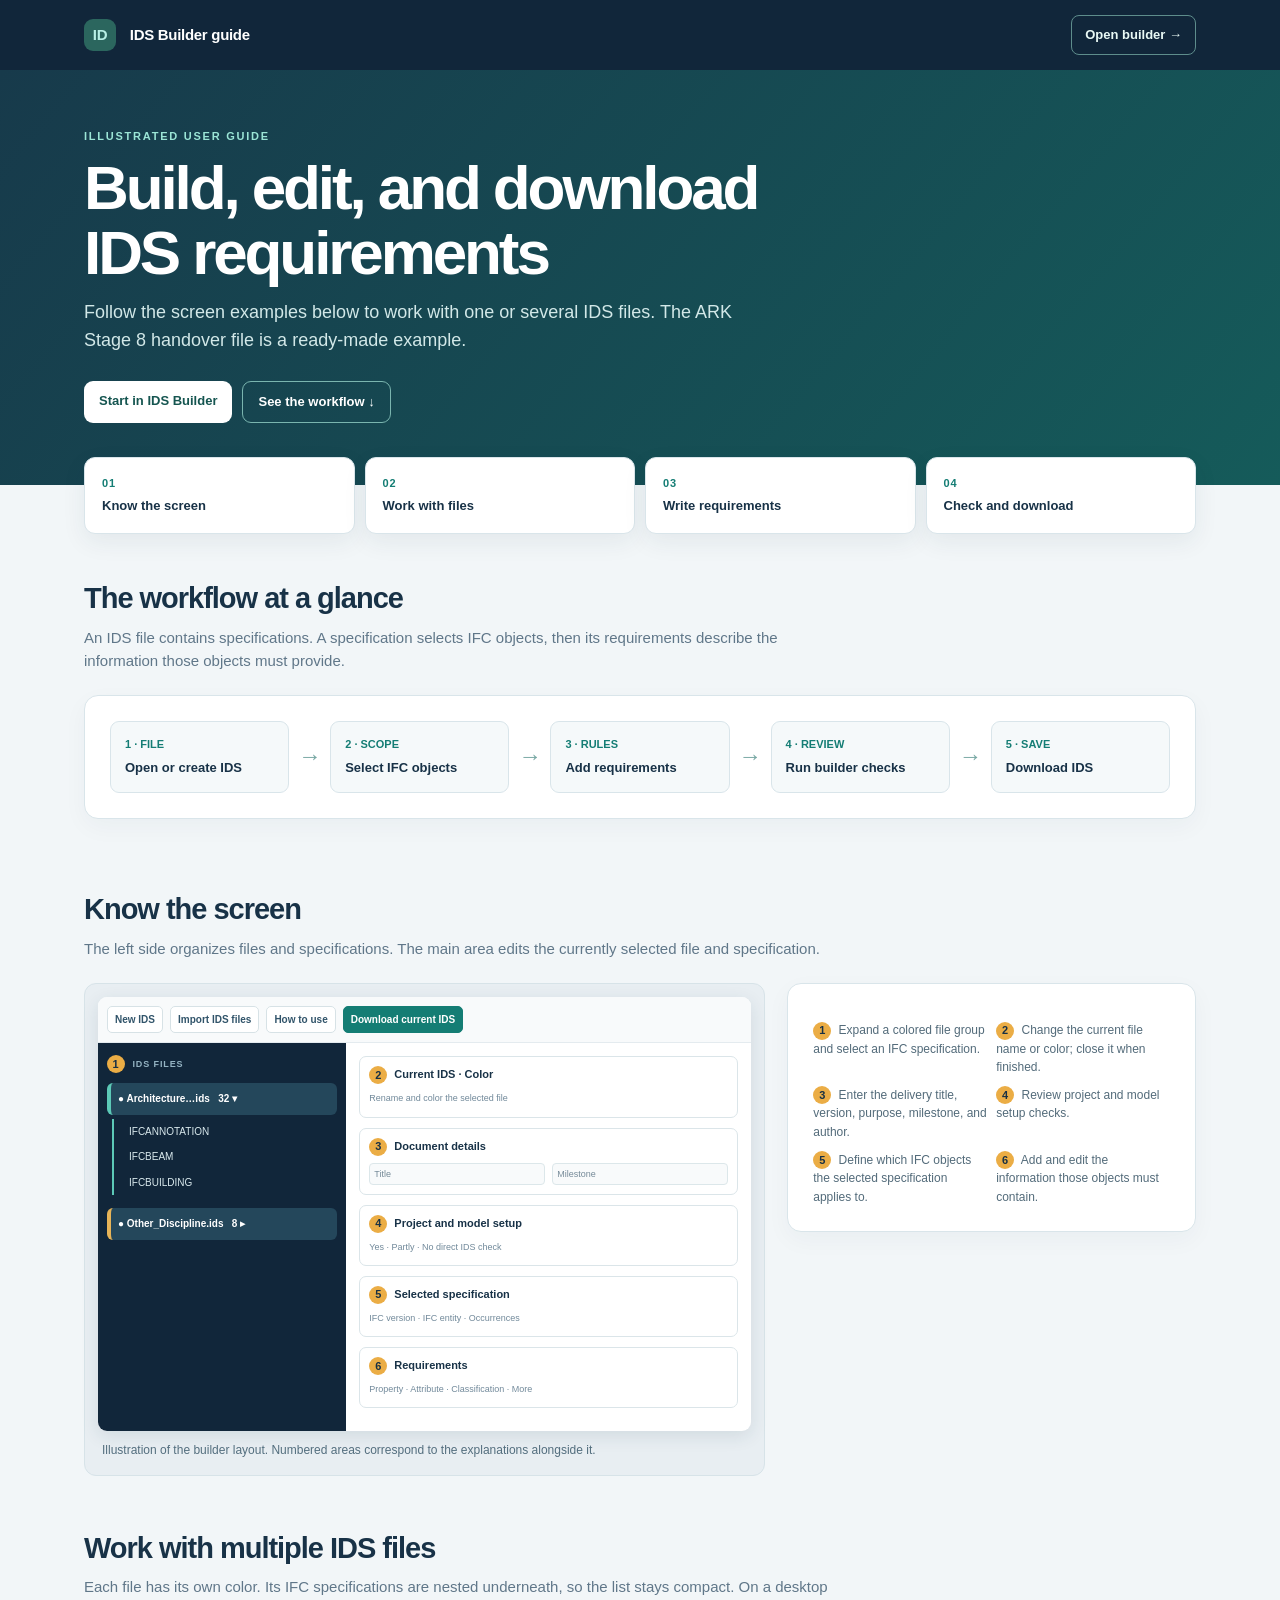
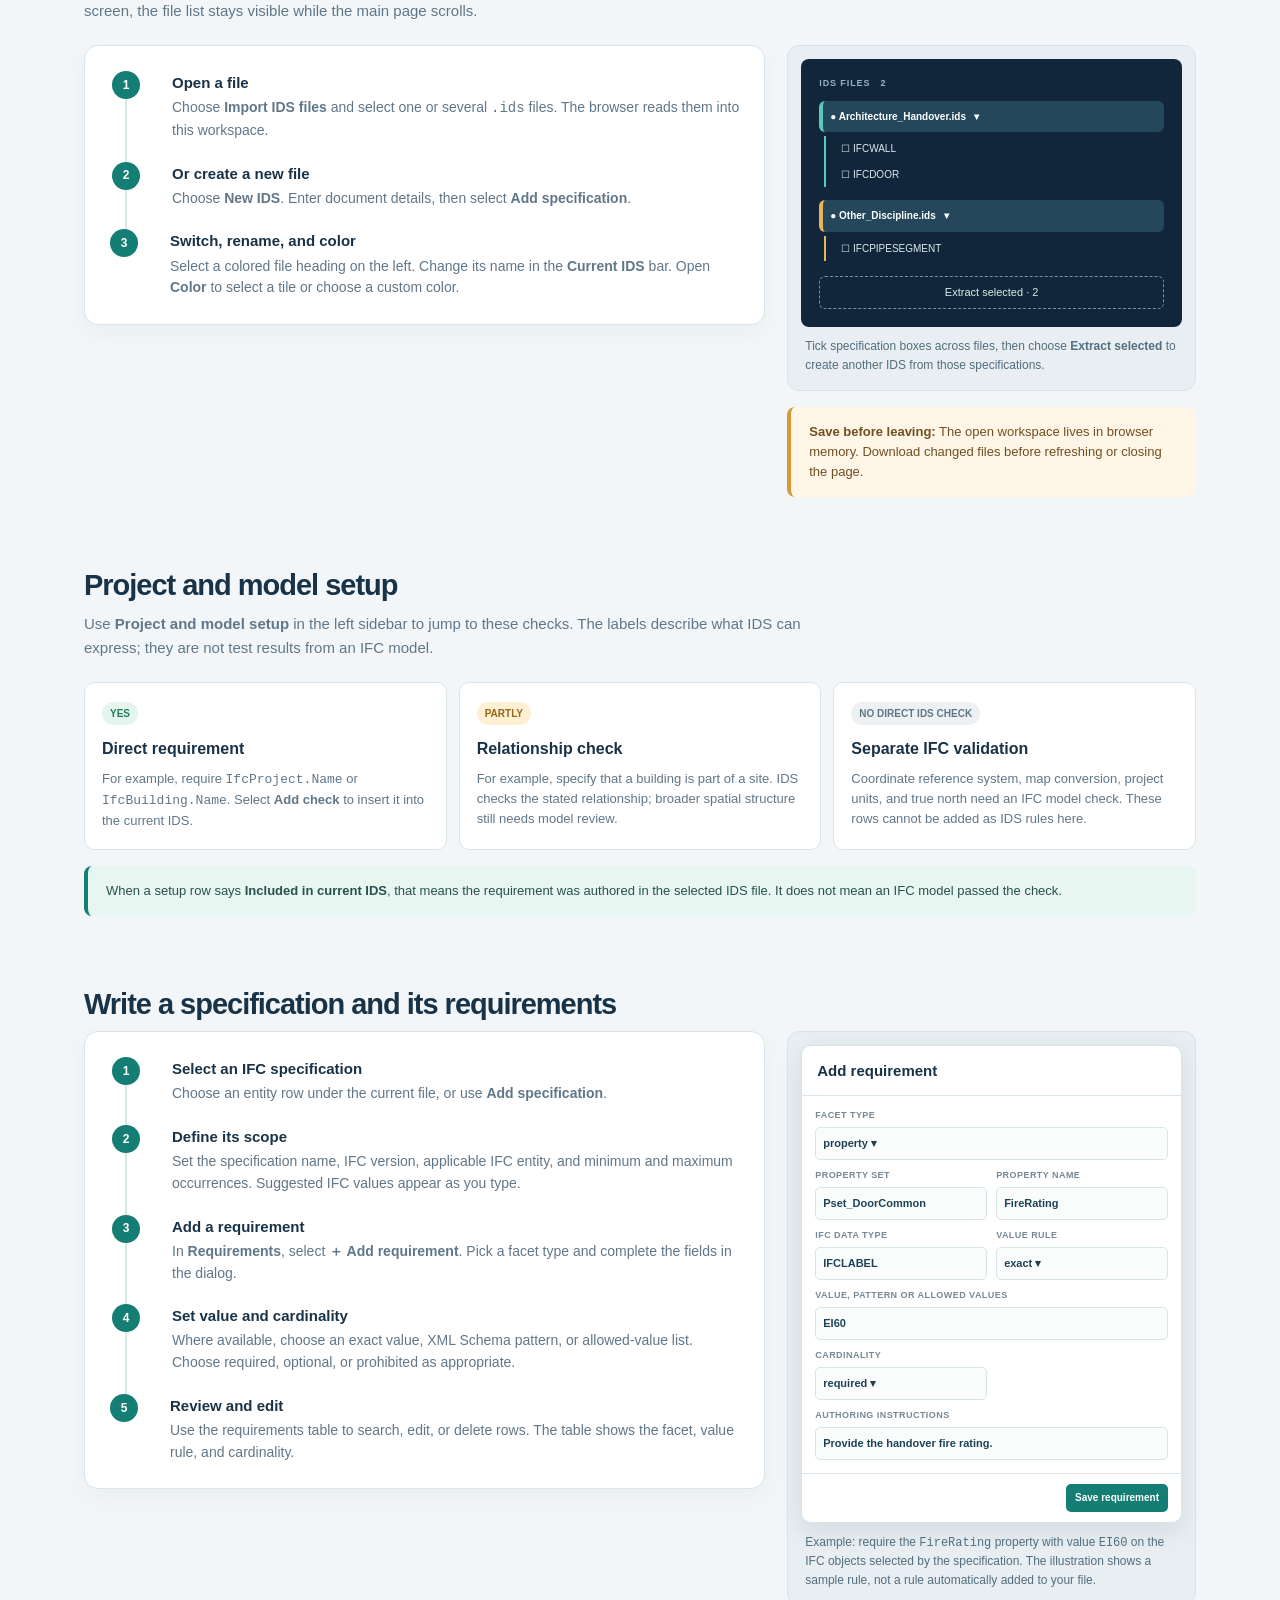
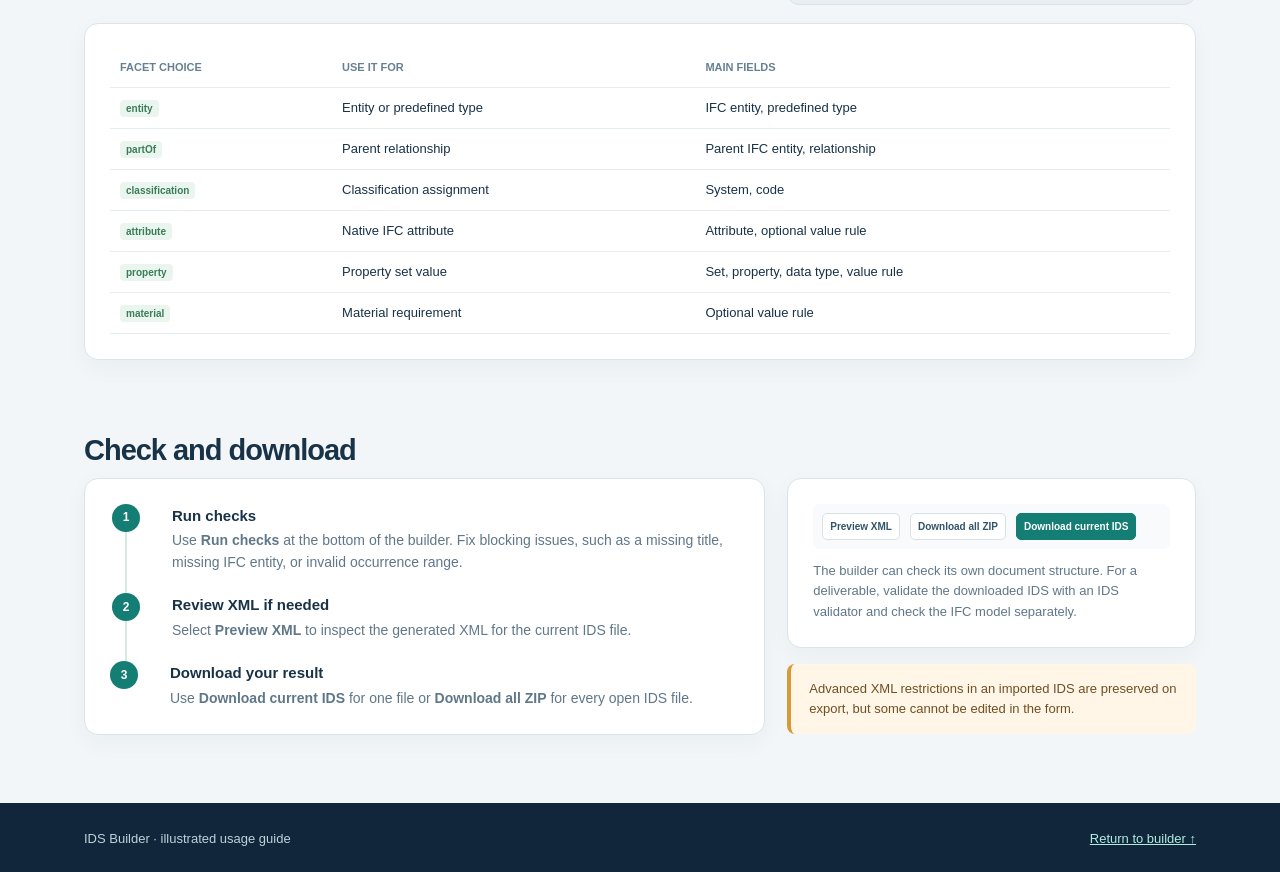
==== guide.html @ b98f01fc "Add guide.html" ====
<!doctype html>
<html lang="en">
<head>
  <meta charset="utf-8">
  <meta name="viewport" content="width=device-width, initial-scale=1">
  <title>How to use IDS Builder</title>
  <style>
    :root{--navy:#11263a;--navy2:#1b3850;--ink:#183247;--muted:#607789;--line:#d9e5ea;--teal:#147d74;--mint:#e8f6f2;--paper:#fff;--canvas:#f2f6f8;--amber:#986919}
    *{box-sizing:border-box}html{scroll-behavior:smooth}body{margin:0;background:var(--canvas);font:15px/1.55 Inter,"Segoe UI",Arial,sans-serif;color:var(--ink)}a{color:#0d746d}a:focus-visible{outline:3px solid #e7b458;outline-offset:3px}button{font:inherit}.wrap{max-width:1160px;margin:auto;padding:0 24px}.top{background:var(--navy);color:white}.top-inner{display:flex;align-items:center;justify-content:space-between;gap:20px;min-height:70px}.brand{font-weight:800;letter-spacing:-.02em}.brand b{display:inline-grid;place-items:center;background:#2b665e;color:#b8f0e5;width:32px;height:32px;border-radius:9px;margin-right:10px}.top a{color:#e9f9f5;text-decoration:none;border:1px solid #5e8d8c;border-radius:8px;padding:9px 13px;font-size:13px;font-weight:700}.top a:hover{background:#2b5660}.hero{background:linear-gradient(130deg,#173a4b,#155b5a);color:white;padding:58px 0 62px}.eyebrow{font-size:11px;font-weight:900;text-transform:uppercase;letter-spacing:.16em;color:#9be5d6}.hero h1{font-size:clamp(35px,5vw,62px);line-height:1.05;letter-spacing:-.05em;max-width:720px;margin:10px 0 14px}.hero p{font-size:18px;color:#d2e8e8;max-width:690px;margin:0 0 26px}.hero-actions{display:flex;flex-wrap:wrap;gap:10px}.hero-actions a{display:inline-block;background:white;color:#155550;text-decoration:none;border-radius:9px;padding:10px 15px;font-weight:800;font-size:13px}.hero-actions a.secondary{background:transparent;color:white;border:1px solid #7ab5af}.quick{display:grid;grid-template-columns:repeat(4,1fr);gap:10px;margin-top:-28px;position:relative}.quick a{background:white;box-shadow:0 8px 25px #163d4c12;border:1px solid var(--line);border-radius:11px;text-decoration:none;color:var(--ink);padding:17px;font-weight:800;font-size:13px}.quick span{display:block;color:var(--teal);font-size:11px;letter-spacing:.08em;margin-bottom:4px}.quick a:hover{border-color:#4db19f}.section{padding:48px 0 8px}.section h2{font-size:29px;line-height:1.15;letter-spacing:-.035em;margin:0 0 10px}.section-lead{color:var(--muted);max-width:760px;margin:0 0 23px}.card{background:var(--paper);border:1px solid var(--line);border-radius:14px;box-shadow:0 8px 25px #163d4c0a;padding:25px;margin:18px 0}.flow{display:flex;align-items:stretch;gap:9px;overflow-x:auto}.flow-step{flex:1;min-width:145px;background:#f5f9fa;border:1px solid var(--line);padding:14px;border-radius:9px;font-weight:800;font-size:13px}.flow-step b{display:block;color:var(--teal);font-size:11px;margin-bottom:5px}.arrow{align-self:center;color:#78a8a4;font-size:23px;font-weight:900}.two{display:grid;grid-template-columns:1.25fr .75fr;gap:22px;align-items:start}.steps{counter-reset:step;list-style:none;padding:0;margin:0}.steps li{counter-increment:step;position:relative;padding:0 0 20px 45px;border-left:2px solid #d6e9e4;margin-left:15px}.steps li:last-child{border-left:0;padding-bottom:0}.steps li:before{content:counter(step);position:absolute;left:-15px;top:0;display:grid;place-items:center;width:28px;height:28px;background:var(--teal);color:white;border-radius:50%;font-size:12px;font-weight:900}.steps strong{display:block;margin-bottom:3px}.steps p{margin:0;color:var(--muted);font-size:14px}.callout{background:var(--mint);border-left:4px solid var(--teal);padding:15px 18px;border-radius:8px;margin:16px 0;color:#28514e;font-size:13px}.callout.warn{background:#fff6e7;border-left-color:#d69a39;color:#704f22}.figure{margin:0;background:#e8eef2;border:1px solid #d7e3e8;border-radius:12px;padding:13px}.figure figcaption{color:#536e7e;font-size:12px;margin:10px 4px 2px}.mock{background:white;border-radius:9px;overflow:hidden;box-shadow:0 5px 18px #1b41501c}.mock-top{display:flex;gap:7px;align-items:center;flex-wrap:wrap;background:#f8fafb;border-bottom:1px solid #e4ebef;padding:9px}.mock-button{font-size:10px;font-weight:800;color:#31546a;background:white;border:1px solid #d7e2e6;border-radius:5px;padding:5px 7px}.mock-button.hot{background:#147d74;color:white;border-color:#147d74}.mock-body{display:grid;grid-template-columns:38% 62%;min-height:270px}.mock-side{background:#11263a;color:#d9e9ed;padding:12px 9px}.mock-label{font-size:9px;text-transform:uppercase;letter-spacing:.1em;color:#94b3c2;font-weight:900}.mock-file{border-radius:6px;background:#24475b;color:white;font-size:10px;font-weight:800;padding:8px 7px;margin:10px 0 4px;border-left:4px solid #5cc9b7}.mock-file.alt{border-left-color:#e7b458;margin-top:13px}.mock-entity{font-size:10px;padding:5px 7px 5px 15px;border-left:2px solid #5cc9b7;margin-left:5px}.mock-entity.alt{border-color:#e7b458}.mock-main{padding:13px}.mock-box{border:1px solid #dbe5e9;border-radius:7px;margin-bottom:10px;padding:9px}.mock-box b{font-size:11px;display:block}.mock-box small{color:#71899a;font-size:9px}.mock-grid{display:grid;grid-template-columns:1fr 1fr;gap:7px;margin-top:7px}.mock-field{height:22px;border:1px solid #dce7ea;background:#f8fafb;border-radius:4px;color:#758a98;font-size:9px;padding:4px}.n{display:inline-grid;place-items:center;border-radius:50%;background:#ebad45;color:#173044;width:18px;height:18px;font-size:11px;font-weight:900;margin-right:4px}.key{display:grid;grid-template-columns:repeat(2,1fr);gap:9px;margin:12px 0 0}.key div{font-size:12px;color:#536b7a}.guide-grid{display:grid;grid-template-columns:repeat(3,1fr);gap:12px}.mini{border:1px solid var(--line);border-radius:10px;background:white;padding:17px}.mini h3{font-size:16px;margin:0 0 7px}.mini p{font-size:13px;color:var(--muted);margin:0}.mini .pill{display:inline-block;border-radius:20px;padding:4px 8px;font-size:10px;font-weight:900;margin-bottom:12px}.yes{background:#e3f5ed;color:#237a5c}.partly{background:#fff0d4;color:#94671b}.no{background:#edf1f4;color:#5f7684}.dialog{background:#fff;border-radius:10px;border:1px solid #d6e3e7;box-shadow:0 8px 25px #1b41501a;overflow:hidden;max-width:420px;margin:auto}.dialog-title{padding:13px 15px;border-bottom:1px solid var(--line);font-weight:800}.dialog-inner{display:grid;grid-template-columns:1fr 1fr;gap:9px;padding:13px}.dialog-inner label{font-size:9px;text-transform:uppercase;color:#758997;font-weight:800;letter-spacing:.05em}.dialog-inner span{display:block;text-transform:none;letter-spacing:0;font-size:11px;color:#1d4256;font-weight:600;margin-top:4px;border:1px solid #d8e5e8;border-radius:5px;padding:7px;background:#fafcfc}.dialog-inner .wide{grid-column:span 2}.dialog-foot{display:flex;justify-content:flex-end;padding:10px 13px;border-top:1px solid var(--line)}.dialog-foot span{background:var(--teal);color:white;border-radius:5px;padding:6px 9px;font-size:10px;font-weight:800}.sample-table{width:100%;border-collapse:collapse;font-size:13px}.sample-table th,.sample-table td{text-align:left;padding:10px;border-bottom:1px solid #e6edf0;vertical-align:top}.sample-table th{color:#668093;font-size:11px;text-transform:uppercase}.tag{background:#eaf5ef;color:#397c56;padding:3px 6px;border-radius:4px;font-size:10px;font-weight:800}.footer{margin-top:45px;background:#11263a;color:#bdd3da;padding:26px 0;font-size:13px}.footer .wrap{display:flex;justify-content:space-between;gap:20px}.footer a{color:#adede0}.sr-only{position:absolute;width:1px;height:1px;padding:0;margin:-1px;overflow:hidden;clip:rect(0,0,0,0);white-space:nowrap;border:0}
    @media(max-width:800px){.quick{grid-template-columns:repeat(2,1fr)}.two{grid-template-columns:1fr}.guide-grid{grid-template-columns:1fr}.flow{flex-wrap:wrap}.arrow{display:none}.flow-step{min-width:calc(50% - 5px)}}
    @media(max-width:530px){.wrap{padding:0 16px}.top-inner{min-height:60px}.hero{padding:42px 0 55px}.quick{grid-template-columns:1fr 1fr}.quick a{padding:11px}.card{padding:16px}.mock-body{grid-template-columns:43% 57%}.key{grid-template-columns:1fr}.sample-table{font-size:11px}}
  </style>
</head>
<body>
  <header class="top"><div class="wrap top-inner"><div class="brand"><b>ID</b> IDS Builder guide</div><a href="index.html">Open builder →</a></div></header>
  <div class="hero"><div class="wrap"><div class="eyebrow">Illustrated user guide</div><h1>Build, edit, and download IDS requirements</h1><p>Follow the screen examples below to work with one or several IDS files. The ARK Stage 8 handover file is a ready-made example.</p><div class="hero-actions"><a href="index.html">Start in IDS Builder</a><a href="#workflow" class="secondary">See the workflow ↓</a></div></div></div>
  <main class="wrap">
    <nav class="quick" aria-label="Guide sections"><a href="#screen"><span>01</span>Know the screen</a><a href="#files"><span>02</span>Work with files</a><a href="#requirements"><span>03</span>Write requirements</a><a href="#finish"><span>04</span>Check and download</a></nav>

    <section class="section" id="workflow"><h2>The workflow at a glance</h2><p class="section-lead">An IDS file contains specifications. A specification selects IFC objects, then its requirements describe the information those objects must provide.</p><div class="card"><div class="flow" role="img" aria-label="Workflow: open or create IDS, select a specification, add requirements, run checks, download IDS"><div class="flow-step"><b>1 · FILE</b>Open or create IDS</div><div class="arrow">→</div><div class="flow-step"><b>2 · SCOPE</b>Select IFC objects</div><div class="arrow">→</div><div class="flow-step"><b>3 · RULES</b>Add requirements</div><div class="arrow">→</div><div class="flow-step"><b>4 · REVIEW</b>Run builder checks</div><div class="arrow">→</div><div class="flow-step"><b>5 · SAVE</b>Download IDS</div></div></div></section>

    <section class="section" id="screen"><h2>Know the screen</h2><p class="section-lead">The left side organizes files and specifications. The main area edits the currently selected file and specification.</p><div class="two"><figure class="figure"><div class="mock" aria-label="Illustration of the IDS Builder screen"><div class="mock-top"><span class="mock-button">New IDS</span><span class="mock-button">Import IDS files</span><span class="mock-button">How to use</span><span class="mock-button hot">Download current IDS</span></div><div class="mock-body"><div class="mock-side"><div class="mock-label"><span class="n">1</span> IDS files</div><div class="mock-file">● Architecture…ids &nbsp; 32 ▾</div><div class="mock-entity">IFCANNOTATION</div><div class="mock-entity">IFCBEAM</div><div class="mock-entity">IFCBUILDING</div><div class="mock-file alt">● Other_Discipline.ids &nbsp; 8 ▸</div></div><div class="mock-main"><div class="mock-box"><b><span class="n">2</span> Current IDS · Color</b><small>Rename and color the selected file</small></div><div class="mock-box"><b><span class="n">3</span> Document details</b><div class="mock-grid"><div class="mock-field">Title</div><div class="mock-field">Milestone</div></div></div><div class="mock-box"><b><span class="n">4</span> Project and model setup</b><small>Yes · Partly · No direct IDS check</small></div><div class="mock-box"><b><span class="n">5</span> Selected specification</b><small>IFC version · IFC entity · Occurrences</small></div><div class="mock-box"><b><span class="n">6</span> Requirements</b><small>Property · Attribute · Classification · More</small></div></div></div></div><figcaption>Illustration of the builder layout. Numbered areas correspond to the explanations alongside it.</figcaption></figure><div class="card" style="margin:0"><div class="key"><div><span class="n">1</span> Expand a colored file group and select an IFC specification.</div><div><span class="n">2</span> Change the current file name or color; close it when finished.</div><div><span class="n">3</span> Enter the delivery title, version, purpose, milestone, and author.</div><div><span class="n">4</span> Review project and model setup checks.</div><div><span class="n">5</span> Define which IFC objects the selected specification applies to.</div><div><span class="n">6</span> Add and edit the information those objects must contain.</div></div></div></div></section>

    <section class="section" id="files"><h2>Work with multiple IDS files</h2><p class="section-lead">Each file has its own color. Its IFC specifications are nested underneath, so the list stays compact. On a desktop screen, the file list stays visible while the main page scrolls.</p><div class="two"><div class="card" style="margin:0"><ol class="steps"><li><strong>Open a file</strong><p>Choose <b>Import IDS files</b> and select one or several <code>.ids</code> files. The browser reads them into this workspace.</p></li><li><strong>Or create a new file</strong><p>Choose <b>New IDS</b>. Enter document details, then select <b>Add specification</b>.</p></li><li><strong>Switch, rename, and color</strong><p>Select a colored file heading on the left. Change its name in the <b>Current IDS</b> bar. Open <b>Color</b> to select a tile or choose a custom color.</p></li></ol></div><div><figure class="figure"><div class="mock-side" style="border-radius:8px;padding:18px"><div class="mock-label">IDS FILES &nbsp; 2</div><div class="mock-file">● Architecture_Handover.ids &nbsp; ▾</div><div class="mock-entity">☐ IFCWALL</div><div class="mock-entity">☐ IFCDOOR</div><div class="mock-file alt">● Other_Discipline.ids &nbsp; ▾</div><div class="mock-entity alt">☐ IFCPIPESEGMENT</div><div style="border:1px dashed #7595a2;border-radius:6px;padding:7px;margin-top:15px;color:#d5eee8;font-size:11px;text-align:center">Extract selected · 2</div></div><figcaption>Tick specification boxes across files, then choose <b>Extract selected</b> to create another IDS from those specifications.</figcaption></figure><div class="callout warn"><b>Save before leaving:</b> The open workspace lives in browser memory. Download changed files before refreshing or closing the page.</div></div></div></section>

    <section class="section" id="setup"><h2>Project and model setup</h2><p class="section-lead">Use <b>Project and model setup</b> in the left sidebar to jump to these checks. The labels describe what IDS can express; they are not test results from an IFC model.</p><div class="guide-grid"><div class="mini"><span class="pill yes">YES</span><h3>Direct requirement</h3><p>For example, require <code>IfcProject.Name</code> or <code>IfcBuilding.Name</code>. Select <b>Add check</b> to insert it into the current IDS.</p></div><div class="mini"><span class="pill partly">PARTLY</span><h3>Relationship check</h3><p>For example, specify that a building is part of a site. IDS checks the stated relationship; broader spatial structure still needs model review.</p></div><div class="mini"><span class="pill no">NO DIRECT IDS CHECK</span><h3>Separate IFC validation</h3><p>Coordinate reference system, map conversion, project units, and true north need an IFC model check. These rows cannot be added as IDS rules here.</p></div></div><div class="callout">When a setup row says <b>Included in current IDS</b>, that means the requirement was authored in the selected IDS file. It does not mean an IFC model passed the check.</div></section>

    <section class="section" id="requirements"><h2>Write a specification and its requirements</h2><div class="two"><div class="card" style="margin:0"><ol class="steps"><li><strong>Select an IFC specification</strong><p>Choose an entity row under the current file, or use <b>Add specification</b>.</p></li><li><strong>Define its scope</strong><p>Set the specification name, IFC version, applicable IFC entity, and minimum and maximum occurrences. Suggested IFC values appear as you type.</p></li><li><strong>Add a requirement</strong><p>In <b>Requirements</b>, select <b>＋ Add requirement</b>. Pick a facet type and complete the fields in the dialog.</p></li><li><strong>Set value and cardinality</strong><p>Where available, choose an exact value, XML Schema pattern, or allowed-value list. Choose required, optional, or prohibited as appropriate.</p></li><li><strong>Review and edit</strong><p>Use the requirements table to search, edit, or delete rows. The table shows the facet, value rule, and cardinality.</p></li></ol></div><figure class="figure"><div class="dialog"><div class="dialog-title">Add requirement</div><div class="dialog-inner"><label class="wide">Facet type<span>property ▾</span></label><label>Property set<span>Pset_DoorCommon</span></label><label>Property name<span>FireRating</span></label><label>IFC data type<span>IFCLABEL</span></label><label>Value rule<span>exact ▾</span></label><label class="wide">Value, pattern or allowed values<span>EI60</span></label><label>Cardinality<span>required ▾</span></label><label class="wide">Authoring instructions<span>Provide the handover fire rating.</span></label></div><div class="dialog-foot"><span>Save requirement</span></div></div><figcaption>Example: require the <code>FireRating</code> property with value <code>EI60</code> on the IFC objects selected by the specification. The illustration shows a sample rule, not a rule automatically added to your file.</figcaption></figure></div><div class="card"><table class="sample-table"><thead><tr><th>Facet choice</th><th>Use it for</th><th>Main fields</th></tr></thead><tbody><tr><td><span class="tag">entity</span></td><td>Entity or predefined type</td><td>IFC entity, predefined type</td></tr><tr><td><span class="tag">partOf</span></td><td>Parent relationship</td><td>Parent IFC entity, relationship</td></tr><tr><td><span class="tag">classification</span></td><td>Classification assignment</td><td>System, code</td></tr><tr><td><span class="tag">attribute</span></td><td>Native IFC attribute</td><td>Attribute, optional value rule</td></tr><tr><td><span class="tag">property</span></td><td>Property set value</td><td>Set, property, data type, value rule</td></tr><tr><td><span class="tag">material</span></td><td>Material requirement</td><td>Optional value rule</td></tr></tbody></table></div></section>

    <section class="section" id="finish"><h2>Check and download</h2><div class="two"><div class="card" style="margin:0"><ol class="steps"><li><strong>Run checks</strong><p>Use <b>Run checks</b> at the bottom of the builder. Fix blocking issues, such as a missing title, missing IFC entity, or invalid occurrence range.</p></li><li><strong>Review XML if needed</strong><p>Select <b>Preview XML</b> to inspect the generated XML for the current IDS file.</p></li><li><strong>Download your result</strong><p>Use <b>Download current IDS</b> for one file or <b>Download all ZIP</b> for every open IDS file.</p></li></ol></div><div><div class="card" style="margin:0"><div class="mock-top" style="border:0;border-radius:7px;gap:10px"><span class="mock-button">Preview XML</span><span class="mock-button">Download all ZIP</span><span class="mock-button hot">Download current IDS</span></div><p style="font-size:13px;color:var(--muted);margin:12px 0 0">The builder can check its own document structure. For a deliverable, validate the downloaded IDS with an IDS validator and check the IFC model separately.</p></div><div class="callout warn">Advanced XML restrictions in an imported IDS are preserved on export, but some cannot be edited in the form.</div></div></div></section>
  </main>
  <footer class="footer"><div class="wrap"><span>IDS Builder · illustrated usage guide</span><a href="index.html">Return to builder ↑</a></div></footer>
</body>
</html>
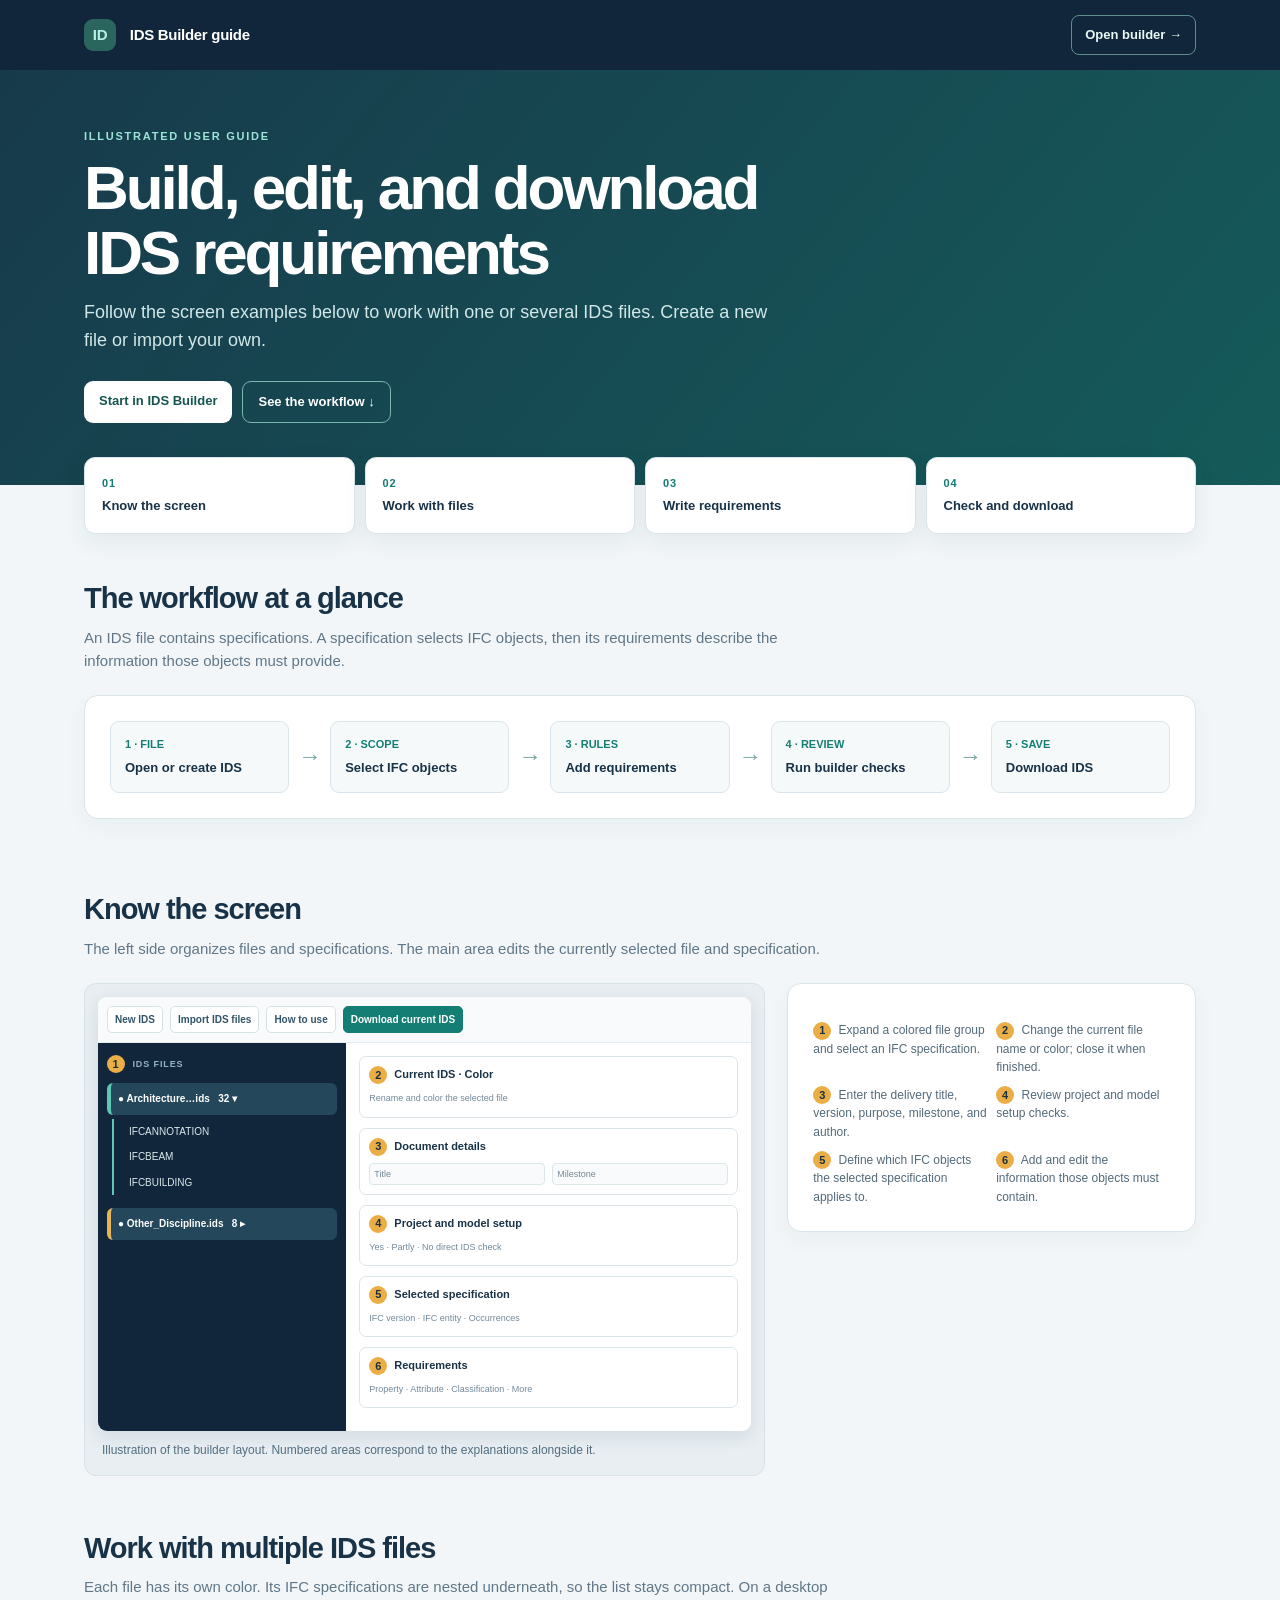
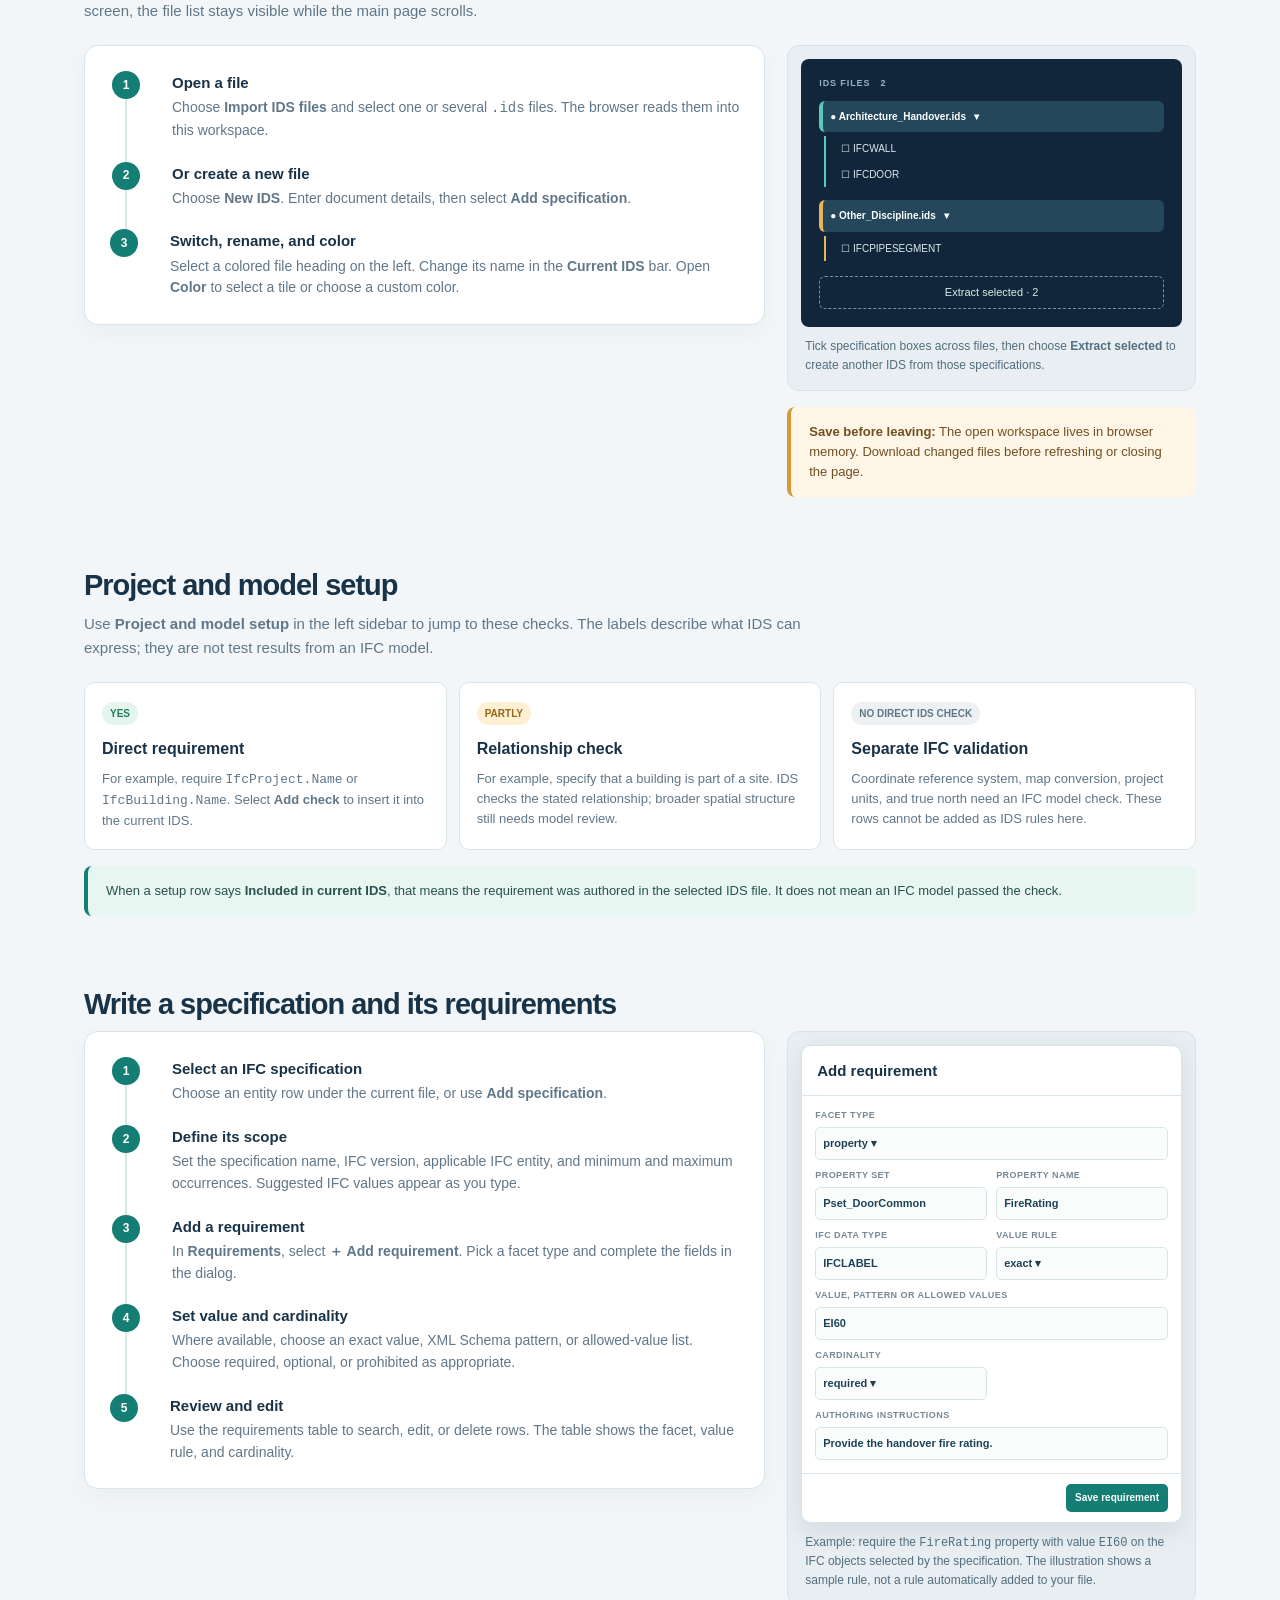
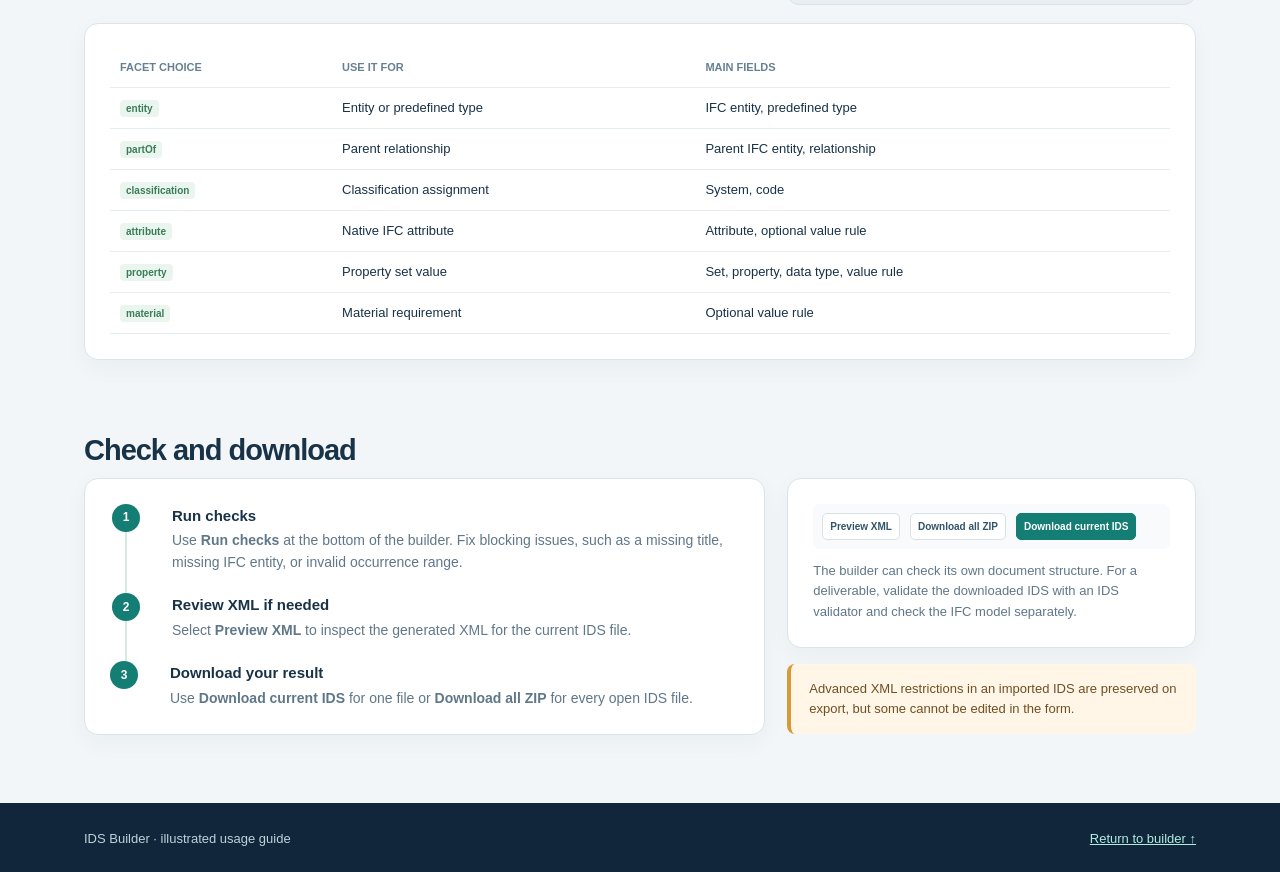
==== commit 5a7b2d6e: "Update guide.html for IDS Builder theme" ====
--- a/guide.html
+++ b/guide.html
@@ -3,7 +3,8 @@
 <head>
   <meta charset="utf-8">
   <meta name="viewport" content="width=device-width, initial-scale=1">
-  <title>How to use IDS Builder</title>
+  <title>How to use IDS Builder</title>
+  <link rel="stylesheet" href="ids-theme.css">
   <style>
     :root{--navy:#11263a;--navy2:#1b3850;--ink:#183247;--muted:#607789;--line:#d9e5ea;--teal:#147d74;--mint:#e8f6f2;--paper:#fff;--canvas:#f2f6f8;--amber:#986919}
     *{box-sizing:border-box}html{scroll-behavior:smooth}body{margin:0;background:var(--canvas);font:15px/1.55 Inter,"Segoe UI",Arial,sans-serif;color:var(--ink)}a{color:#0d746d}a:focus-visible{outline:3px solid #e7b458;outline-offset:3px}button{font:inherit}.wrap{max-width:1160px;margin:auto;padding:0 24px}.top{background:var(--navy);color:white}.top-inner{display:flex;align-items:center;justify-content:space-between;gap:20px;min-height:70px}.brand{font-weight:800;letter-spacing:-.02em}.brand b{display:inline-grid;place-items:center;background:#2b665e;color:#b8f0e5;width:32px;height:32px;border-radius:9px;margin-right:10px}.top a{color:#e9f9f5;text-decoration:none;border:1px solid #5e8d8c;border-radius:8px;padding:9px 13px;font-size:13px;font-weight:700}.top a:hover{background:#2b5660}.hero{background:linear-gradient(130deg,#173a4b,#155b5a);color:white;padding:58px 0 62px}.eyebrow{font-size:11px;font-weight:900;text-transform:uppercase;letter-spacing:.16em;color:#9be5d6}.hero h1{font-size:clamp(35px,5vw,62px);line-height:1.05;letter-spacing:-.05em;max-width:720px;margin:10px 0 14px}.hero p{font-size:18px;color:#d2e8e8;max-width:690px;margin:0 0 26px}.hero-actions{display:flex;flex-wrap:wrap;gap:10px}.hero-actions a{display:inline-block;background:white;color:#155550;text-decoration:none;border-radius:9px;padding:10px 15px;font-weight:800;font-size:13px}.hero-actions a.secondary{background:transparent;color:white;border:1px solid #7ab5af}.quick{display:grid;grid-template-columns:repeat(4,1fr);gap:10px;margin-top:-28px;position:relative}.quick a{background:white;box-shadow:0 8px 25px #163d4c12;border:1px solid var(--line);border-radius:11px;text-decoration:none;color:var(--ink);padding:17px;font-weight:800;font-size:13px}.quick span{display:block;color:var(--teal);font-size:11px;letter-spacing:.08em;margin-bottom:4px}.quick a:hover{border-color:#4db19f}.section{padding:48px 0 8px}.section h2{font-size:29px;line-height:1.15;letter-spacing:-.035em;margin:0 0 10px}.section-lead{color:var(--muted);max-width:760px;margin:0 0 23px}.card{background:var(--paper);border:1px solid var(--line);border-radius:14px;box-shadow:0 8px 25px #163d4c0a;padding:25px;margin:18px 0}.flow{display:flex;align-items:stretch;gap:9px;overflow-x:auto}.flow-step{flex:1;min-width:145px;background:#f5f9fa;border:1px solid var(--line);padding:14px;border-radius:9px;font-weight:800;font-size:13px}.flow-step b{display:block;color:var(--teal);font-size:11px;margin-bottom:5px}.arrow{align-self:center;color:#78a8a4;font-size:23px;font-weight:900}.two{display:grid;grid-template-columns:1.25fr .75fr;gap:22px;align-items:start}.steps{counter-reset:step;list-style:none;padding:0;margin:0}.steps li{counter-increment:step;position:relative;padding:0 0 20px 45px;border-left:2px solid #d6e9e4;margin-left:15px}.steps li:last-child{border-left:0;padding-bottom:0}.steps li:before{content:counter(step);position:absolute;left:-15px;top:0;display:grid;place-items:center;width:28px;height:28px;background:var(--teal);color:white;border-radius:50%;font-size:12px;font-weight:900}.steps strong{display:block;margin-bottom:3px}.steps p{margin:0;color:var(--muted);font-size:14px}.callout{background:var(--mint);border-left:4px solid var(--teal);padding:15px 18px;border-radius:8px;margin:16px 0;color:#28514e;font-size:13px}.callout.warn{background:#fff6e7;border-left-color:#d69a39;color:#704f22}.figure{margin:0;background:#e8eef2;border:1px solid #d7e3e8;border-radius:12px;padding:13px}.figure figcaption{color:#536e7e;font-size:12px;margin:10px 4px 2px}.mock{background:white;border-radius:9px;overflow:hidden;box-shadow:0 5px 18px #1b41501c}.mock-top{display:flex;gap:7px;align-items:center;flex-wrap:wrap;background:#f8fafb;border-bottom:1px solid #e4ebef;padding:9px}.mock-button{font-size:10px;font-weight:800;color:#31546a;background:white;border:1px solid #d7e2e6;border-radius:5px;padding:5px 7px}.mock-button.hot{background:#147d74;color:white;border-color:#147d74}.mock-body{display:grid;grid-template-columns:38% 62%;min-height:270px}.mock-side{background:#11263a;color:#d9e9ed;padding:12px 9px}.mock-label{font-size:9px;text-transform:uppercase;letter-spacing:.1em;color:#94b3c2;font-weight:900}.mock-file{border-radius:6px;background:#24475b;color:white;font-size:10px;font-weight:800;padding:8px 7px;margin:10px 0 4px;border-left:4px solid #5cc9b7}.mock-file.alt{border-left-color:#e7b458;margin-top:13px}.mock-entity{font-size:10px;padding:5px 7px 5px 15px;border-left:2px solid #5cc9b7;margin-left:5px}.mock-entity.alt{border-color:#e7b458}.mock-main{padding:13px}.mock-box{border:1px solid #dbe5e9;border-radius:7px;margin-bottom:10px;padding:9px}.mock-box b{font-size:11px;display:block}.mock-box small{color:#71899a;font-size:9px}.mock-grid{display:grid;grid-template-columns:1fr 1fr;gap:7px;margin-top:7px}.mock-field{height:22px;border:1px solid #dce7ea;background:#f8fafb;border-radius:4px;color:#758a98;font-size:9px;padding:4px}.n{display:inline-grid;place-items:center;border-radius:50%;background:#ebad45;color:#173044;width:18px;height:18px;font-size:11px;font-weight:900;margin-right:4px}.key{display:grid;grid-template-columns:repeat(2,1fr);gap:9px;margin:12px 0 0}.key div{font-size:12px;color:#536b7a}.guide-grid{display:grid;grid-template-columns:repeat(3,1fr);gap:12px}.mini{border:1px solid var(--line);border-radius:10px;background:white;padding:17px}.mini h3{font-size:16px;margin:0 0 7px}.mini p{font-size:13px;color:var(--muted);margin:0}.mini .pill{display:inline-block;border-radius:20px;padding:4px 8px;font-size:10px;font-weight:900;margin-bottom:12px}.yes{background:#e3f5ed;color:#237a5c}.partly{background:#fff0d4;color:#94671b}.no{background:#edf1f4;color:#5f7684}.dialog{background:#fff;border-radius:10px;border:1px solid #d6e3e7;box-shadow:0 8px 25px #1b41501a;overflow:hidden;max-width:420px;margin:auto}.dialog-title{padding:13px 15px;border-bottom:1px solid var(--line);font-weight:800}.dialog-inner{display:grid;grid-template-columns:1fr 1fr;gap:9px;padding:13px}.dialog-inner label{font-size:9px;text-transform:uppercase;color:#758997;font-weight:800;letter-spacing:.05em}.dialog-inner span{display:block;text-transform:none;letter-spacing:0;font-size:11px;color:#1d4256;font-weight:600;margin-top:4px;border:1px solid #d8e5e8;border-radius:5px;padding:7px;background:#fafcfc}.dialog-inner .wide{grid-column:span 2}.dialog-foot{display:flex;justify-content:flex-end;padding:10px 13px;border-top:1px solid var(--line)}.dialog-foot span{background:var(--teal);color:white;border-radius:5px;padding:6px 9px;font-size:10px;font-weight:800}.sample-table{width:100%;border-collapse:collapse;font-size:13px}.sample-table th,.sample-table td{text-align:left;padding:10px;border-bottom:1px solid #e6edf0;vertical-align:top}.sample-table th{color:#668093;font-size:11px;text-transform:uppercase}.tag{background:#eaf5ef;color:#397c56;padding:3px 6px;border-radius:4px;font-size:10px;font-weight:800}.footer{margin-top:45px;background:#11263a;color:#bdd3da;padding:26px 0;font-size:13px}.footer .wrap{display:flex;justify-content:space-between;gap:20px}.footer a{color:#adede0}.sr-only{position:absolute;width:1px;height:1px;padding:0;margin:-1px;overflow:hidden;clip:rect(0,0,0,0);white-space:nowrap;border:0}
@@ -11,9 +12,9 @@
     @media(max-width:530px){.wrap{padding:0 16px}.top-inner{min-height:60px}.hero{padding:42px 0 55px}.quick{grid-template-columns:1fr 1fr}.quick a{padding:11px}.card{padding:16px}.mock-body{grid-template-columns:43% 57%}.key{grid-template-columns:1fr}.sample-table{font-size:11px}}
   </style>
 </head>
-<body>
+<body class="guide-page">
   <header class="top"><div class="wrap top-inner"><div class="brand"><b>ID</b> IDS Builder guide</div><a href="index.html">Open builder →</a></div></header>
-  <div class="hero"><div class="wrap"><div class="eyebrow">Illustrated user guide</div><h1>Build, edit, and download IDS requirements</h1><p>Follow the screen examples below to work with one or several IDS files. The ARK Stage 8 handover file is a ready-made example.</p><div class="hero-actions"><a href="index.html">Start in IDS Builder</a><a href="#workflow" class="secondary">See the workflow ↓</a></div></div></div>
+  <div class="hero"><div class="wrap"><div class="eyebrow">Illustrated user guide</div><h1>Build, edit, and download IDS requirements</h1><p>Follow the screen examples below to work with one or several IDS files. Create a new file or import your own.</p><div class="hero-actions"><a href="index.html">Start in IDS Builder</a><a href="#workflow" class="secondary">See the workflow ↓</a></div></div></div>
   <main class="wrap">
     <nav class="quick" aria-label="Guide sections"><a href="#screen"><span>01</span>Know the screen</a><a href="#files"><span>02</span>Work with files</a><a href="#requirements"><span>03</span>Write requirements</a><a href="#finish"><span>04</span>Check and download</a></nav>
 
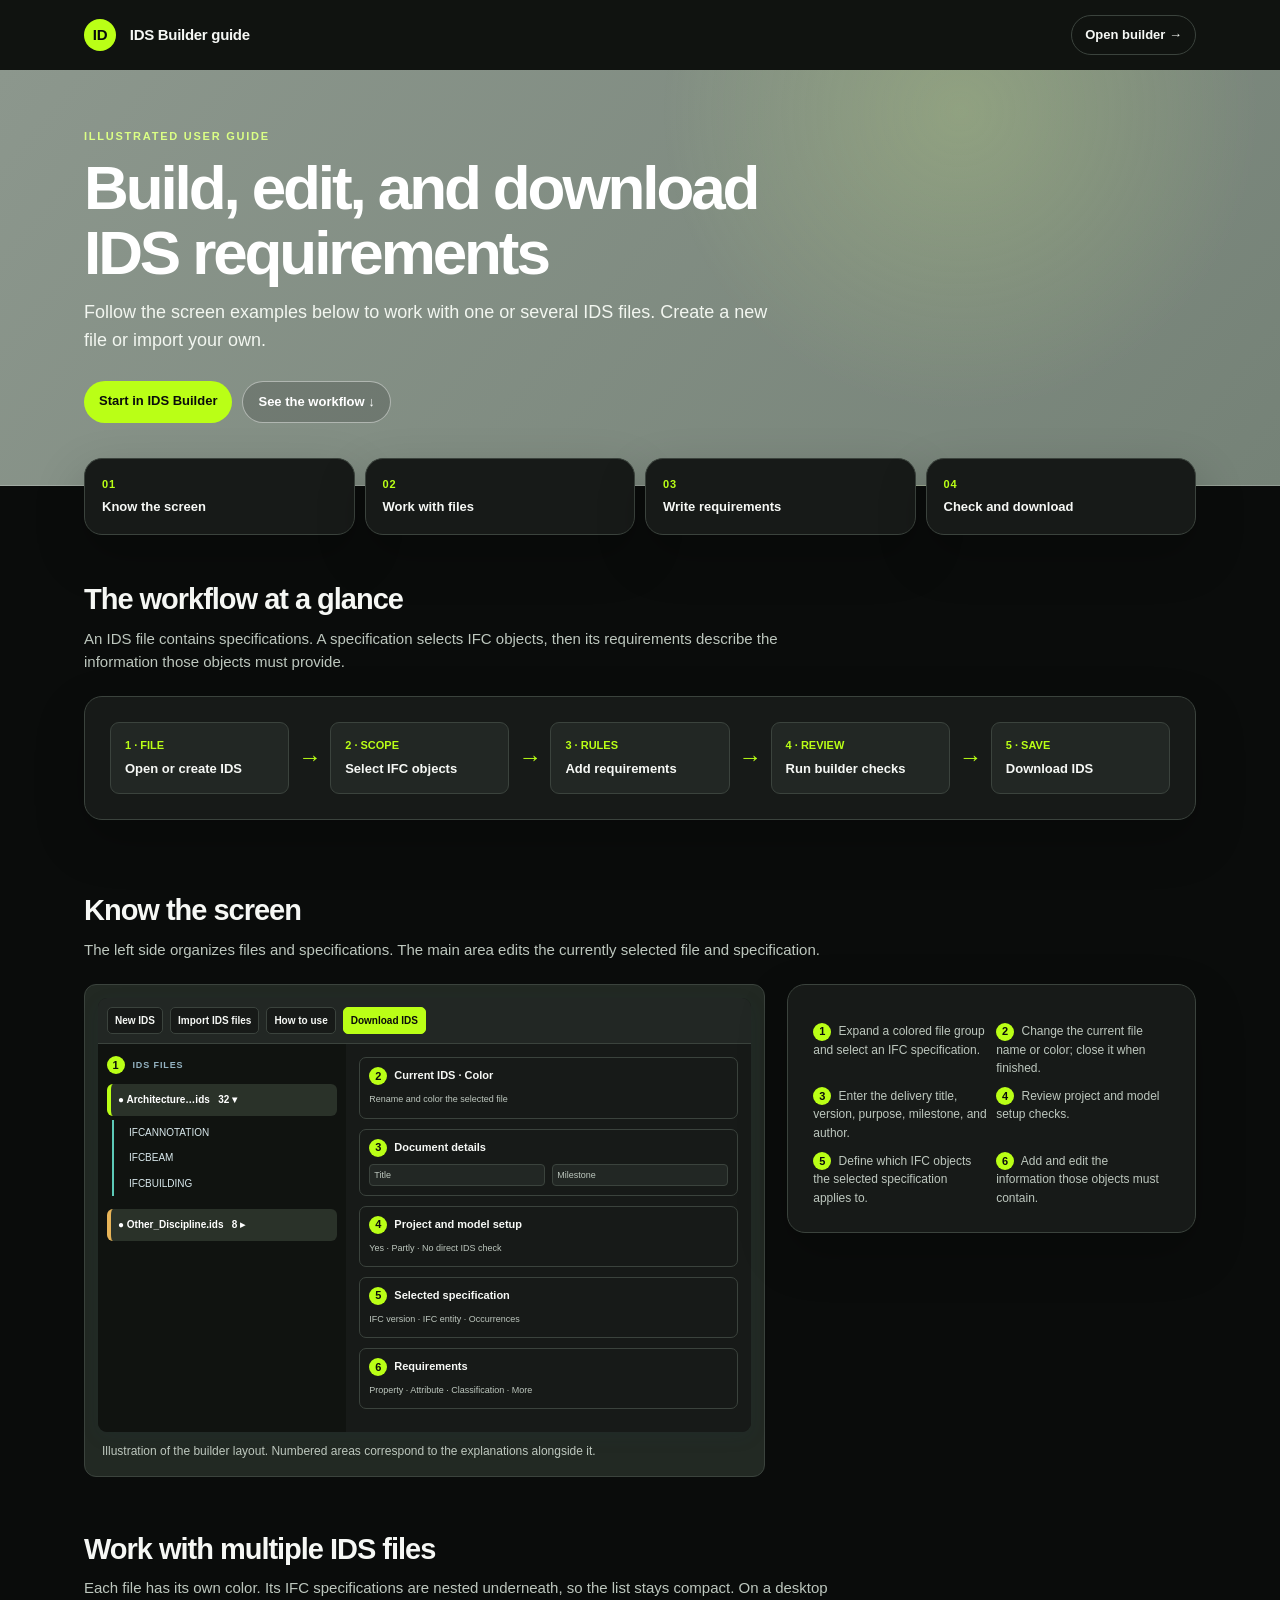
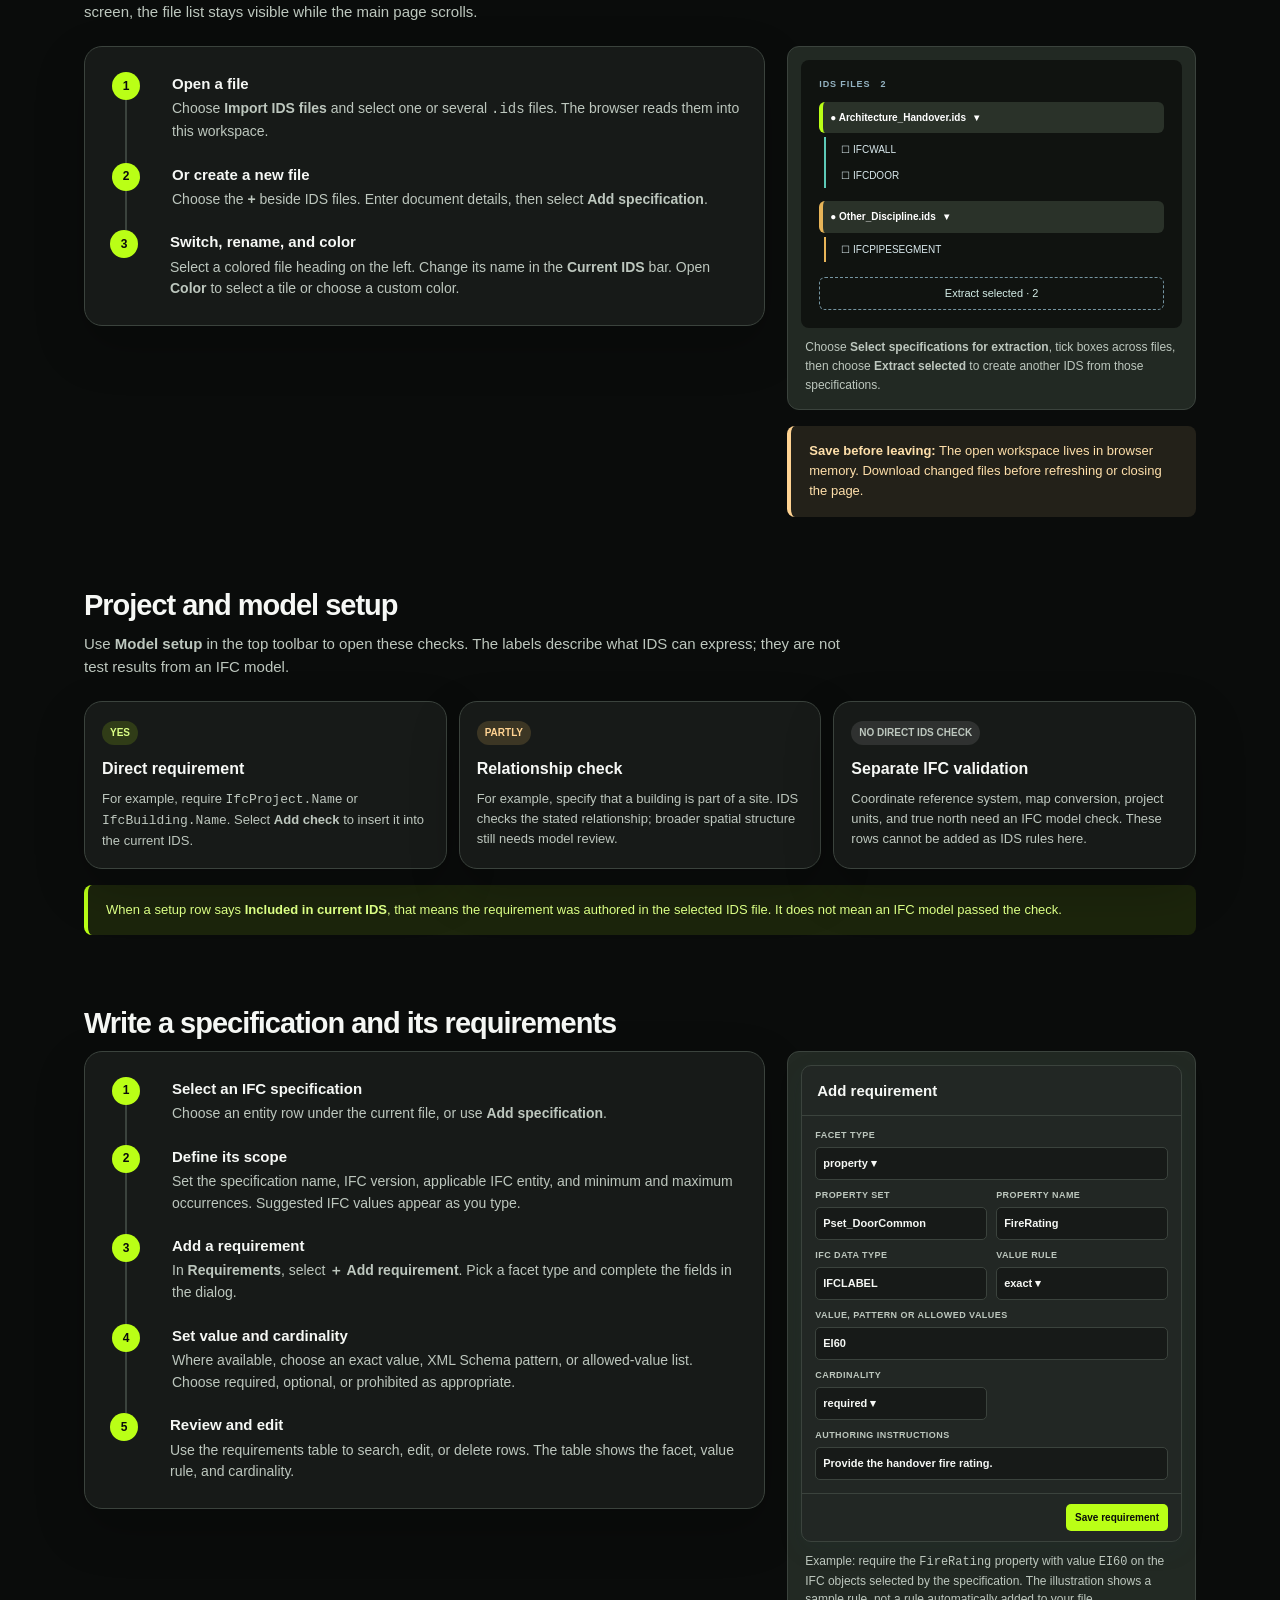
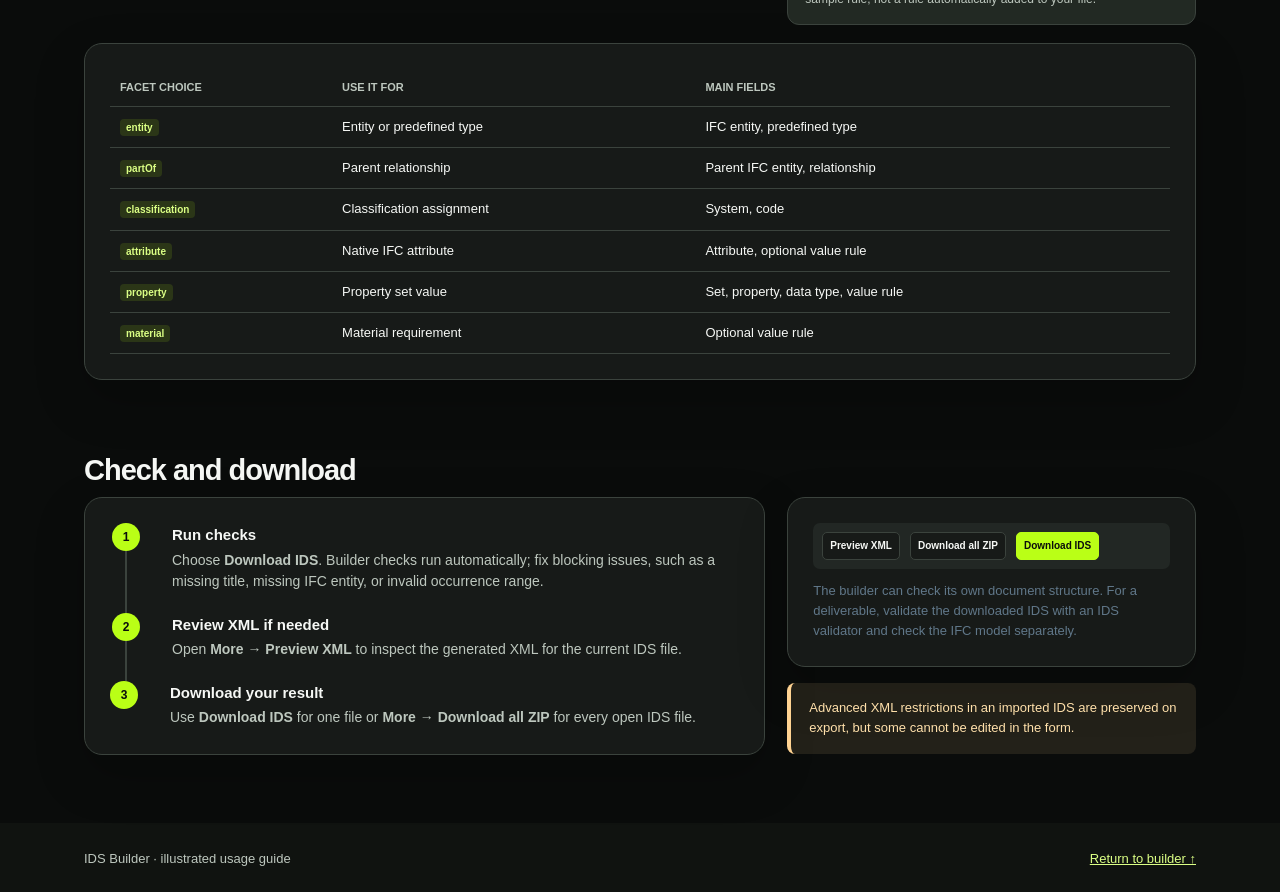
==== commit bea07ad4: "Streamline IDS Builder editing workflow" ====
--- a/guide.html
+++ b/guide.html
@@ -20,17 +20,16 @@
 
     <section class="section" id="workflow"><h2>The workflow at a glance</h2><p class="section-lead">An IDS file contains specifications. A specification selects IFC objects, then its requirements describe the information those objects must provide.</p><div class="card"><div class="flow" role="img" aria-label="Workflow: open or create IDS, select a specification, add requirements, run checks, download IDS"><div class="flow-step"><b>1 · FILE</b>Open or create IDS</div><div class="arrow">→</div><div class="flow-step"><b>2 · SCOPE</b>Select IFC objects</div><div class="arrow">→</div><div class="flow-step"><b>3 · RULES</b>Add requirements</div><div class="arrow">→</div><div class="flow-step"><b>4 · REVIEW</b>Run builder checks</div><div class="arrow">→</div><div class="flow-step"><b>5 · SAVE</b>Download IDS</div></div></div></section>
 
-    <section class="section" id="screen"><h2>Know the screen</h2><p class="section-lead">The left side organizes files and specifications. The main area edits the currently selected file and specification.</p><div class="two"><figure class="figure"><div class="mock" aria-label="Illustration of the IDS Builder screen"><div class="mock-top"><span class="mock-button">New IDS</span><span class="mock-button">Import IDS files</span><span class="mock-button">How to use</span><span class="mock-button hot">Download current IDS</span></div><div class="mock-body"><div class="mock-side"><div class="mock-label"><span class="n">1</span> IDS files</div><div class="mock-file">● Architecture…ids &nbsp; 32 ▾</div><div class="mock-entity">IFCANNOTATION</div><div class="mock-entity">IFCBEAM</div><div class="mock-entity">IFCBUILDING</div><div class="mock-file alt">● Other_Discipline.ids &nbsp; 8 ▸</div></div><div class="mock-main"><div class="mock-box"><b><span class="n">2</span> Current IDS · Color</b><small>Rename and color the selected file</small></div><div class="mock-box"><b><span class="n">3</span> Document details</b><div class="mock-grid"><div class="mock-field">Title</div><div class="mock-field">Milestone</div></div></div><div class="mock-box"><b><span class="n">4</span> Project and model setup</b><small>Yes · Partly · No direct IDS check</small></div><div class="mock-box"><b><span class="n">5</span> Selected specification</b><small>IFC version · IFC entity · Occurrences</small></div><div class="mock-box"><b><span class="n">6</span> Requirements</b><small>Property · Attribute · Classification · More</small></div></div></div></div><figcaption>Illustration of the builder layout. Numbered areas correspond to the explanations alongside it.</figcaption></figure><div class="card" style="margin:0"><div class="key"><div><span class="n">1</span> Expand a colored file group and select an IFC specification.</div><div><span class="n">2</span> Change the current file name or color; close it when finished.</div><div><span class="n">3</span> Enter the delivery title, version, purpose, milestone, and author.</div><div><span class="n">4</span> Review project and model setup checks.</div><div><span class="n">5</span> Define which IFC objects the selected specification applies to.</div><div><span class="n">6</span> Add and edit the information those objects must contain.</div></div></div></div></section>
+    <section class="section" id="screen"><h2>Know the screen</h2><p class="section-lead">The left side organizes files and specifications. The main area edits the currently selected file and specification.</p><div class="two"><figure class="figure"><div class="mock" aria-label="Illustration of the IDS Builder screen"><div class="mock-top"><span class="mock-button">New IDS</span><span class="mock-button">Import IDS files</span><span class="mock-button">How to use</span><span class="mock-button hot">Download IDS</span></div><div class="mock-body"><div class="mock-side"><div class="mock-label"><span class="n">1</span> IDS files</div><div class="mock-file">● Architecture…ids &nbsp; 32 ▾</div><div class="mock-entity">IFCANNOTATION</div><div class="mock-entity">IFCBEAM</div><div class="mock-entity">IFCBUILDING</div><div class="mock-file alt">● Other_Discipline.ids &nbsp; 8 ▸</div></div><div class="mock-main"><div class="mock-box"><b><span class="n">2</span> Current IDS · Color</b><small>Rename and color the selected file</small></div><div class="mock-box"><b><span class="n">3</span> Document details</b><div class="mock-grid"><div class="mock-field">Title</div><div class="mock-field">Milestone</div></div></div><div class="mock-box"><b><span class="n">4</span> Project and model setup</b><small>Yes · Partly · No direct IDS check</small></div><div class="mock-box"><b><span class="n">5</span> Selected specification</b><small>IFC version · IFC entity · Occurrences</small></div><div class="mock-box"><b><span class="n">6</span> Requirements</b><small>Property · Attribute · Classification · More</small></div></div></div></div><figcaption>Illustration of the builder layout. Numbered areas correspond to the explanations alongside it.</figcaption></figure><div class="card" style="margin:0"><div class="key"><div><span class="n">1</span> Expand a colored file group and select an IFC specification.</div><div><span class="n">2</span> Change the current file name or color; close it when finished.</div><div><span class="n">3</span> Enter the delivery title, version, purpose, milestone, and author.</div><div><span class="n">4</span> Review project and model setup checks.</div><div><span class="n">5</span> Define which IFC objects the selected specification applies to.</div><div><span class="n">6</span> Add and edit the information those objects must contain.</div></div></div></div></section>
 
-    <section class="section" id="files"><h2>Work with multiple IDS files</h2><p class="section-lead">Each file has its own color. Its IFC specifications are nested underneath, so the list stays compact. On a desktop screen, the file list stays visible while the main page scrolls.</p><div class="two"><div class="card" style="margin:0"><ol class="steps"><li><strong>Open a file</strong><p>Choose <b>Import IDS files</b> and select one or several <code>.ids</code> files. The browser reads them into this workspace.</p></li><li><strong>Or create a new file</strong><p>Choose <b>New IDS</b>. Enter document details, then select <b>Add specification</b>.</p></li><li><strong>Switch, rename, and color</strong><p>Select a colored file heading on the left. Change its name in the <b>Current IDS</b> bar. Open <b>Color</b> to select a tile or choose a custom color.</p></li></ol></div><div><figure class="figure"><div class="mock-side" style="border-radius:8px;padding:18px"><div class="mock-label">IDS FILES &nbsp; 2</div><div class="mock-file">● Architecture_Handover.ids &nbsp; ▾</div><div class="mock-entity">☐ IFCWALL</div><div class="mock-entity">☐ IFCDOOR</div><div class="mock-file alt">● Other_Discipline.ids &nbsp; ▾</div><div class="mock-entity alt">☐ IFCPIPESEGMENT</div><div style="border:1px dashed #7595a2;border-radius:6px;padding:7px;margin-top:15px;color:#d5eee8;font-size:11px;text-align:center">Extract selected · 2</div></div><figcaption>Tick specification boxes across files, then choose <b>Extract selected</b> to create another IDS from those specifications.</figcaption></figure><div class="callout warn"><b>Save before leaving:</b> The open workspace lives in browser memory. Download changed files before refreshing or closing the page.</div></div></div></section>
+    <section class="section" id="files"><h2>Work with multiple IDS files</h2><p class="section-lead">Each file has its own color. Its IFC specifications are nested underneath, so the list stays compact. On a desktop screen, the file list stays visible while the main page scrolls.</p><div class="two"><div class="card" style="margin:0"><ol class="steps"><li><strong>Open a file</strong><p>Choose <b>Import IDS files</b> and select one or several <code>.ids</code> files. The browser reads them into this workspace.</p></li><li><strong>Or create a new file</strong><p>Choose the <b>+</b> beside IDS files. Enter document details, then select <b>Add specification</b>.</p></li><li><strong>Switch, rename, and color</strong><p>Select a colored file heading on the left. Change its name in the <b>Current IDS</b> bar. Open <b>Color</b> to select a tile or choose a custom color.</p></li></ol></div><div><figure class="figure"><div class="mock-side" style="border-radius:8px;padding:18px"><div class="mock-label">IDS FILES &nbsp; 2</div><div class="mock-file">● Architecture_Handover.ids &nbsp; ▾</div><div class="mock-entity">☐ IFCWALL</div><div class="mock-entity">☐ IFCDOOR</div><div class="mock-file alt">● Other_Discipline.ids &nbsp; ▾</div><div class="mock-entity alt">☐ IFCPIPESEGMENT</div><div style="border:1px dashed #7595a2;border-radius:6px;padding:7px;margin-top:15px;color:#d5eee8;font-size:11px;text-align:center">Extract selected · 2</div></div><figcaption>Choose <b>Select specifications for extraction</b>, tick boxes across files, then choose <b>Extract selected</b> to create another IDS from those specifications.</figcaption></figure><div class="callout warn"><b>Save before leaving:</b> The open workspace lives in browser memory. Download changed files before refreshing or closing the page.</div></div></div></section>
 
-    <section class="section" id="setup"><h2>Project and model setup</h2><p class="section-lead">Use <b>Project and model setup</b> in the left sidebar to jump to these checks. The labels describe what IDS can express; they are not test results from an IFC model.</p><div class="guide-grid"><div class="mini"><span class="pill yes">YES</span><h3>Direct requirement</h3><p>For example, require <code>IfcProject.Name</code> or <code>IfcBuilding.Name</code>. Select <b>Add check</b> to insert it into the current IDS.</p></div><div class="mini"><span class="pill partly">PARTLY</span><h3>Relationship check</h3><p>For example, specify that a building is part of a site. IDS checks the stated relationship; broader spatial structure still needs model review.</p></div><div class="mini"><span class="pill no">NO DIRECT IDS CHECK</span><h3>Separate IFC validation</h3><p>Coordinate reference system, map conversion, project units, and true north need an IFC model check. These rows cannot be added as IDS rules here.</p></div></div><div class="callout">When a setup row says <b>Included in current IDS</b>, that means the requirement was authored in the selected IDS file. It does not mean an IFC model passed the check.</div></section>
+    <section class="section" id="setup"><h2>Project and model setup</h2><p class="section-lead">Use <b>Model setup</b> in the top toolbar to open these checks. The labels describe what IDS can express; they are not test results from an IFC model.</p><div class="guide-grid"><div class="mini"><span class="pill yes">YES</span><h3>Direct requirement</h3><p>For example, require <code>IfcProject.Name</code> or <code>IfcBuilding.Name</code>. Select <b>Add check</b> to insert it into the current IDS.</p></div><div class="mini"><span class="pill partly">PARTLY</span><h3>Relationship check</h3><p>For example, specify that a building is part of a site. IDS checks the stated relationship; broader spatial structure still needs model review.</p></div><div class="mini"><span class="pill no">NO DIRECT IDS CHECK</span><h3>Separate IFC validation</h3><p>Coordinate reference system, map conversion, project units, and true north need an IFC model check. These rows cannot be added as IDS rules here.</p></div></div><div class="callout">When a setup row says <b>Included in current IDS</b>, that means the requirement was authored in the selected IDS file. It does not mean an IFC model passed the check.</div></section>
 
     <section class="section" id="requirements"><h2>Write a specification and its requirements</h2><div class="two"><div class="card" style="margin:0"><ol class="steps"><li><strong>Select an IFC specification</strong><p>Choose an entity row under the current file, or use <b>Add specification</b>.</p></li><li><strong>Define its scope</strong><p>Set the specification name, IFC version, applicable IFC entity, and minimum and maximum occurrences. Suggested IFC values appear as you type.</p></li><li><strong>Add a requirement</strong><p>In <b>Requirements</b>, select <b>＋ Add requirement</b>. Pick a facet type and complete the fields in the dialog.</p></li><li><strong>Set value and cardinality</strong><p>Where available, choose an exact value, XML Schema pattern, or allowed-value list. Choose required, optional, or prohibited as appropriate.</p></li><li><strong>Review and edit</strong><p>Use the requirements table to search, edit, or delete rows. The table shows the facet, value rule, and cardinality.</p></li></ol></div><figure class="figure"><div class="dialog"><div class="dialog-title">Add requirement</div><div class="dialog-inner"><label class="wide">Facet type<span>property ▾</span></label><label>Property set<span>Pset_DoorCommon</span></label><label>Property name<span>FireRating</span></label><label>IFC data type<span>IFCLABEL</span></label><label>Value rule<span>exact ▾</span></label><label class="wide">Value, pattern or allowed values<span>EI60</span></label><label>Cardinality<span>required ▾</span></label><label class="wide">Authoring instructions<span>Provide the handover fire rating.</span></label></div><div class="dialog-foot"><span>Save requirement</span></div></div><figcaption>Example: require the <code>FireRating</code> property with value <code>EI60</code> on the IFC objects selected by the specification. The illustration shows a sample rule, not a rule automatically added to your file.</figcaption></figure></div><div class="card"><table class="sample-table"><thead><tr><th>Facet choice</th><th>Use it for</th><th>Main fields</th></tr></thead><tbody><tr><td><span class="tag">entity</span></td><td>Entity or predefined type</td><td>IFC entity, predefined type</td></tr><tr><td><span class="tag">partOf</span></td><td>Parent relationship</td><td>Parent IFC entity, relationship</td></tr><tr><td><span class="tag">classification</span></td><td>Classification assignment</td><td>System, code</td></tr><tr><td><span class="tag">attribute</span></td><td>Native IFC attribute</td><td>Attribute, optional value rule</td></tr><tr><td><span class="tag">property</span></td><td>Property set value</td><td>Set, property, data type, value rule</td></tr><tr><td><span class="tag">material</span></td><td>Material requirement</td><td>Optional value rule</td></tr></tbody></table></div></section>
 
-    <section class="section" id="finish"><h2>Check and download</h2><div class="two"><div class="card" style="margin:0"><ol class="steps"><li><strong>Run checks</strong><p>Use <b>Run checks</b> at the bottom of the builder. Fix blocking issues, such as a missing title, missing IFC entity, or invalid occurrence range.</p></li><li><strong>Review XML if needed</strong><p>Select <b>Preview XML</b> to inspect the generated XML for the current IDS file.</p></li><li><strong>Download your result</strong><p>Use <b>Download current IDS</b> for one file or <b>Download all ZIP</b> for every open IDS file.</p></li></ol></div><div><div class="card" style="margin:0"><div class="mock-top" style="border:0;border-radius:7px;gap:10px"><span class="mock-button">Preview XML</span><span class="mock-button">Download all ZIP</span><span class="mock-button hot">Download current IDS</span></div><p style="font-size:13px;color:var(--muted);margin:12px 0 0">The builder can check its own document structure. For a deliverable, validate the downloaded IDS with an IDS validator and check the IFC model separately.</p></div><div class="callout warn">Advanced XML restrictions in an imported IDS are preserved on export, but some cannot be edited in the form.</div></div></div></section>
+    <section class="section" id="finish"><h2>Check and download</h2><div class="two"><div class="card" style="margin:0"><ol class="steps"><li><strong>Run checks</strong><p>Choose <b>Download IDS</b>. Builder checks run automatically; fix blocking issues, such as a missing title, missing IFC entity, or invalid occurrence range.</p></li><li><strong>Review XML if needed</strong><p>Open <b>More → Preview XML</b> to inspect the generated XML for the current IDS file.</p></li><li><strong>Download your result</strong><p>Use <b>Download IDS</b> for one file or <b>More → Download all ZIP</b> for every open IDS file.</p></li></ol></div><div><div class="card" style="margin:0"><div class="mock-top" style="border:0;border-radius:7px;gap:10px"><span class="mock-button">Preview XML</span><span class="mock-button">Download all ZIP</span><span class="mock-button hot">Download IDS</span></div><p style="font-size:13px;color:var(--muted);margin:12px 0 0">The builder can check its own document structure. For a deliverable, validate the downloaded IDS with an IDS validator and check the IFC model separately.</p></div><div class="callout warn">Advanced XML restrictions in an imported IDS are preserved on export, but some cannot be edited in the form.</div></div></div></section>
   </main>
   <footer class="footer"><div class="wrap"><span>IDS Builder · illustrated usage guide</span><a href="index.html">Return to builder ↑</a></div></footer>
 </body>
-</html>
-
+</html>
--- a/ids-theme.css
+++ b/ids-theme.css
@@ -0,0 +1,199 @@
+/* IDS Builder theme adapted from the supplied sage, ink, and signal design system. */
+:root {
+  color-scheme: dark;
+  --ids-sage: #8c978d;
+  --ids-sage-deep: #758277;
+  --ids-ink: #0a0c0b;
+  --ids-card: #171a18;
+  --ids-raised: #222724;
+  --ids-line: #3b433d;
+  --ids-text: #f6f8f5;
+  --ids-secondary: #bdc7be;
+  --ids-muted: #9aa69b;
+  --ids-lime: #baff16;
+  --ids-lime-soft: #dbff85;
+  --ids-alert: #f47a79;
+  --ids-focus: #d9ff8c;
+  --ids-shadow: 0 20px 50px rgb(0 0 0 / 22%);
+  --navy: var(--ids-ink);
+  --navy2: var(--ids-card);
+  --ink: var(--ids-text);
+  --muted: var(--ids-secondary);
+  --line: var(--ids-line);
+  --canvas: var(--ids-ink);
+  --teal: var(--ids-lime);
+  --teal2: rgb(186 255 22 / 12%);
+  --white: var(--ids-card);
+  --shadow: var(--ids-shadow);
+}
+
+.builder-page { background: var(--ids-ink); color: var(--ids-text); font-size: 14px; }
+.builder-page :is(button, input, textarea, select, a):focus-visible,
+.guide-page :is(button, input, textarea, select, a):focus-visible { outline: 2px solid var(--ids-focus); outline-offset: 3px; }
+.builder-page .app-shell { grid-template-columns: 292px minmax(0, 1fr); }
+.builder-page .sidebar { background: #101310; border-right: 1px solid var(--ids-line); color: var(--ids-text); padding: 24px 17px; }
+.builder-page .brand { padding-bottom: 31px; }
+.builder-page .brand-icon { background: var(--ids-lime); color: var(--ids-ink); border-radius: 50%; font-size: 18px; box-shadow: 0 0 0 5px rgb(186 255 22 / 12%); }
+.builder-page .brand-icon span { color: var(--ids-ink); }
+.builder-page .brand strong { font-size: 17px; letter-spacing: -.03em; }
+.builder-page .brand small, .builder-page .side-foot { color: var(--ids-muted); font-size: 12px; }
+.builder-page .side-heading { color: var(--ids-secondary); font-size: 11px; }
+.builder-page .side-heading span:last-child { color: var(--ids-lime); }
+.builder-page .side-search { background: var(--ids-raised); border-color: var(--ids-line); color: var(--ids-text); border-radius: 999px; font-size: 13px; padding: 11px 15px; }
+.builder-page .side-search::placeholder { color: var(--ids-muted); }
+.builder-page .side-search:focus { border-color: var(--ids-lime); }
+.builder-page .side-setup { background: rgb(186 255 22 / 7%); border-color: rgb(186 255 22 / 28%); color: var(--ids-lime-soft); border-radius: 999px; font-size: 12px; }
+.builder-page .side-setup:hover, .builder-page .side-add:hover { background: rgb(186 255 22 / 14%); }
+.builder-page .file-group-head, .builder-page .file-remove { background: var(--ids-card); border: 1px solid var(--ids-line); color: var(--ids-text); border-radius: 10px; font-size: 12px; }
+.builder-page .file-group-head.active { background: #2a3229; border-color: rgb(186 255 22 / 45%); }
+.builder-page .file-group-head:hover, .builder-page .file-remove:hover { background: var(--ids-raised); }
+.builder-page .file-group-head .file-meta { color: var(--ids-muted); }
+.builder-page .spec-row.active { background: rgb(186 255 22 / 12%); }
+.builder-page .spec-row:hover { background: rgb(255 255 255 / 8%); }
+.builder-page .spec-link { color: var(--ids-secondary); font-size: 12px; }
+.builder-page .spec-row.active .spec-link { color: var(--ids-text); }
+.builder-page .spec-pick { background: var(--ids-raised); border-color: #79877a; }
+.builder-page .side-add { color: var(--ids-secondary); border-color: #657265; border-radius: 999px; font-size: 12px; }
+.builder-page .extract-add { color: var(--ids-lime-soft); border-color: rgb(186 255 22 / 40%); background: rgb(186 255 22 / 7%); }
+.builder-page .clear-all { color: #ffb9b8; border-color: #8b5656; }
+.builder-page .side-foot { border-color: var(--ids-line); }
+
+.builder-page .workspace { max-width: 1800px; padding: 20px clamp(20px, 2.6vw, 46px) 70px; }
+.builder-page .hero-surface { position: relative; overflow: hidden; margin-bottom: 22px; padding: 0 24px 24px; border-radius: 26px; background: radial-gradient(circle at 76% 16%, rgb(219 255 133 / 20%), transparent 30%), linear-gradient(132deg, var(--ids-sage), var(--ids-sage-deep)); box-shadow: var(--ids-shadow); isolation: isolate; }
+.builder-page .hero-surface::before { content: ""; position: absolute; inset: 0; z-index: -1; opacity: .18; background-image: linear-gradient(rgb(255 255 255 / 30%) 1px, transparent 1px), linear-gradient(90deg, rgb(255 255 255 / 30%) 1px, transparent 1px); background-size: 54px 54px; mask-image: linear-gradient(90deg, transparent 30%, black); }
+.builder-page .topbar { min-height: 76px; border-bottom: 1px solid rgb(255 255 255 / 24%); }
+.builder-page .breadcrumb, .builder-page .breadcrumb strong { color: var(--ids-text); font-size: 12px; }
+.builder-page .breadcrumb span { opacity: .6; }
+.builder-page .toolbar { gap: 7px; }
+.builder-page .button { border-radius: 999px; border-color: rgb(255 255 255 / 34%); background: rgb(10 12 11 / 22%); color: var(--ids-text); font-size: 12px; font-weight: 650; padding: 9px 13px; transition: background .17s ease, border-color .17s ease, transform .17s ease; }
+.builder-page .button:hover { background: rgb(10 12 11 / 37%); border-color: var(--ids-text); transform: translateY(-1px); }
+.builder-page .button.primary { background: var(--ids-lime); border-color: var(--ids-lime); color: var(--ids-ink); font-weight: 800; }
+.builder-page .button.primary:hover { background: var(--ids-lime-soft); border-color: var(--ids-lime-soft); }
+.builder-page .button.danger { color: #ffb9b8; border-color: #a46767; }
+.builder-page .page-head { padding: 39px 0 28px; align-items: end; }
+.builder-page .page-head h1 { color: white; font-size: clamp(38px, 4vw, 64px); letter-spacing: -.06em; line-height: 1; margin-bottom: 13px; }
+.builder-page .page-head p { color: #f3f7f0; font-size: 15px; max-width: 660px; line-height: 1.5; }
+.builder-page .eyebrow { color: var(--ids-lime-soft); font-size: 11px; letter-spacing: .17em; }
+.builder-page .file-badge { color: white; background: rgb(10 12 11 / 28%); border-color: rgb(255 255 255 / 32%); font-size: 12px; max-width: 340px; }
+.builder-page .file-badge .dot { background: var(--ids-lime); }
+.builder-page .metrics { margin-bottom: 0; gap: 12px; }
+.builder-page .metric { background: rgb(29 38 30 / 48%); border-color: rgb(255 255 255 / 25%); border-radius: 18px; box-shadow: none; backdrop-filter: blur(12px); padding: 17px 18px; }
+.builder-page .metric span { color: var(--ids-lime); font-size: 28px; font-weight: 650; }
+.builder-page .metric small { color: #f0f5ef; font-size: 11px; letter-spacing: .08em; }
+
+.builder-page .card, .builder-page .active-file-bar { background: var(--ids-card); border-color: var(--ids-line); border-radius: 20px; box-shadow: 0 12px 34px rgb(0 0 0 / 10%); }
+.builder-page .active-file-bar { margin: 0 0 20px; padding: 12px 18px; border-left: 4px solid var(--file-color, var(--ids-lime)); }
+.builder-page .active-file-bar label, .builder-page .field { color: var(--ids-secondary); font-size: 11px; }
+.builder-page .active-file-bar input { background: transparent; color: var(--ids-text); font-size: 13px; }
+.builder-page .active-file-bar small { color: var(--ids-muted); }
+.builder-page .active-file-bar select, .builder-page .color-picker summary { background: var(--ids-raised); border-color: var(--ids-line); color: var(--ids-text); border-radius: 10px; font-size: 12px; }
+.builder-page .color-picker summary::after { color: var(--ids-secondary); }
+.builder-page .color-menu { background: var(--ids-raised); border-color: var(--ids-line); color: var(--ids-text); }
+.builder-page .color-menu-title, .builder-page .custom-color { color: var(--ids-secondary); }
+.builder-page .color-tile { background: transparent; }
+.builder-page .color-tile.selected, .builder-page .color-tile:hover { border-color: var(--ids-lime); }
+.builder-page .card-header, .builder-page .dialog-head, .builder-page .dialog-foot { border-color: var(--ids-line); }
+.builder-page .card-header h2 { color: var(--ids-text); font-size: 19px; }
+.builder-page .card-header p, .builder-page .scope-note, .builder-page .check-results, .builder-page .empty-state { color: var(--ids-secondary); font-size: 13px; }
+.builder-page .section-index { color: var(--ids-lime); font-size: 12px; }
+.builder-page .field input, .builder-page .field textarea, .builder-page .field select, .builder-page .inline-field, .builder-page .requirements-tools input { background: var(--ids-raised); border-color: var(--ids-line); color: var(--ids-text); border-radius: 10px; font-size: 14px; }
+.builder-page :is(input, textarea)::placeholder { color: var(--ids-muted); opacity: 1; }
+.builder-page .field input:focus, .builder-page .field textarea:focus, .builder-page .field select:focus, .builder-page .inline-field:focus, .builder-page .requirements-tools input:focus { border-color: var(--ids-lime); box-shadow: 0 0 0 3px rgb(186 255 22 / 12%); }
+.builder-page .spec-actions { border-color: var(--ids-line); }
+.builder-page .scope-note strong, .builder-page #requirements-scope, .builder-page .sample-value { color: var(--ids-lime-soft); }
+.builder-page .count-chip { background: rgb(186 255 22 / 12%); color: var(--ids-lime); }
+.builder-page th { background: #222923; color: var(--ids-secondary); border-color: var(--ids-line); font-size: 11px; }
+.builder-page td { color: var(--ids-text); border-color: #303730; font-size: 13px; }
+.builder-page tr:hover td { background: rgb(186 255 22 / 5%); }
+.builder-page .facet-name { color: var(--ids-text); }
+.builder-page .facet-meta, .builder-page .value-text { color: var(--ids-secondary); }
+.builder-page .text-muted { color: var(--ids-muted); }
+.builder-page .facet-kind, .builder-page .facet-kind.property, .builder-page .facet-kind.attribute { background: rgb(186 255 22 / 11%); color: var(--ids-lime-soft); }
+.builder-page .row-actions button { color: var(--ids-lime-soft); }
+.builder-page .row-actions button:last-child { color: #ffafae; }
+.builder-page .setup-intro { color: var(--ids-secondary); border-color: var(--ids-line); font-size: 13px; }
+.builder-page .setup-item { background: var(--ids-raised); border-color: var(--ids-line); border-radius: 14px; }
+.builder-page .setup-item h3 { color: var(--ids-text); font-size: 13px; }
+.builder-page .setup-item p, .builder-page .setup-item code { color: var(--ids-secondary); font-size: 12px; }
+.builder-page .setup-item button { color: var(--ids-ink); background: var(--ids-lime); border-color: var(--ids-lime); border-radius: 999px; font-size: 11px; }
+.builder-page .setup-item button:hover { background: var(--ids-lime-soft); }
+.builder-page .setup-status.yes { background: rgb(186 255 22 / 16%); color: var(--ids-lime-soft); }
+.builder-page .setup-status.partly { background: rgb(255 200 100 / 16%); color: #ffd392; }
+.builder-page .setup-status.no { background: rgb(255 255 255 / 9%); color: var(--ids-secondary); }
+.builder-page .setup-state { color: var(--ids-lime-soft); }
+.builder-page .setup-state.missing { color: #ffd392; }
+.builder-page .check-good { color: var(--ids-lime-soft); }
+.builder-page .check-warn { color: #ffd392; }
+.builder-page .check-error { color: #ffafae; }
+.builder-page .facet-dialog, .builder-page .xml-dialog { background: var(--ids-card); color: var(--ids-text); border-color: var(--ids-line); border-radius: 20px; }
+.builder-page :is(.facet-dialog, .xml-dialog)::backdrop { background: rgb(0 0 0 / 72%); }
+.builder-page .dialog-hint, .builder-page .xml-dialog p { color: var(--ids-secondary); font-size: 12px; }
+.builder-page .xml-dialog textarea { background: var(--ids-raised); color: var(--ids-text); border-color: var(--ids-line); }
+.builder-page .icon-button { background: var(--ids-raised); color: var(--ids-text); }
+.builder-page .toast { background: var(--ids-lime); color: var(--ids-ink); font-size: 13px; font-weight: 700; }
+
+.guide-page { background: var(--ids-ink); color: var(--ids-text); }
+.guide-page .top, .guide-page .footer { background: #101310; color: var(--ids-secondary); }
+.guide-page .top .brand { color: var(--ids-text); }
+.guide-page .top .brand b { background: var(--ids-lime); color: var(--ids-ink); border-radius: 50%; }
+.guide-page .top a { border-color: var(--ids-line); color: var(--ids-text); border-radius: 999px; }
+.guide-page .top a:hover { background: var(--ids-raised); }
+.guide-page .hero { background: radial-gradient(circle at 75% 10%, rgb(219 255 133 / 20%), transparent 29%), linear-gradient(130deg, var(--ids-sage), var(--ids-sage-deep)); border-bottom: 1px solid rgb(255 255 255 / 18%); }
+.guide-page .hero .eyebrow { color: var(--ids-lime-soft); }
+.guide-page .hero p { color: #f2f6f0; }
+.guide-page .hero-actions a { background: var(--ids-lime); color: var(--ids-ink); border-radius: 999px; }
+.guide-page .hero-actions a.secondary { background: rgb(0 0 0 / 15%); border-color: rgb(255 255 255 / 45%); color: white; }
+.guide-page .quick a, .guide-page .card, .guide-page .mini { background: var(--ids-card); border-color: var(--ids-line); color: var(--ids-text); border-radius: 18px; box-shadow: var(--ids-shadow); }
+.guide-page .quick a:hover { border-color: var(--ids-lime); }
+.guide-page .quick span, .guide-page .flow-step b { color: var(--ids-lime); }
+.guide-page .section-lead, .guide-page .steps p, .guide-page .mini p, .guide-page .key div, .guide-page .figure figcaption { color: var(--ids-secondary); }
+.guide-page .flow-step { background: var(--ids-raised); border-color: var(--ids-line); color: var(--ids-text); }
+.guide-page .arrow { color: var(--ids-lime); }
+.guide-page .steps li { border-color: var(--ids-line); }
+.guide-page .steps li::before, .guide-page .n { background: var(--ids-lime); color: var(--ids-ink); }
+.guide-page .callout { background: rgb(186 255 22 / 10%); color: var(--ids-lime-soft); border-color: var(--ids-lime); }
+.guide-page .callout.warn { background: rgb(255 210 144 / 10%); color: #ffe0ab; border-color: #ffd392; }
+.guide-page .figure { background: #222923; border-color: var(--ids-line); }
+.guide-page .mock { background: var(--ids-card); }
+.guide-page .mock-top { background: var(--ids-raised); border-color: var(--ids-line); }
+.guide-page .mock-button { background: var(--ids-card); border-color: var(--ids-line); color: var(--ids-text); }
+.guide-page .mock-button.hot { background: var(--ids-lime); border-color: var(--ids-lime); color: var(--ids-ink); }
+.guide-page .mock-side { background: #101310; }
+.guide-page .mock-file { background: #2a3229; border-color: var(--ids-lime); }
+.guide-page .mock-main { background: var(--ids-card); }
+.guide-page .mock-box { border-color: var(--ids-line); }
+.guide-page .mock-box small { color: var(--ids-secondary); }
+.guide-page .mock-field { background: var(--ids-raised); border-color: var(--ids-line); color: var(--ids-secondary); }
+.guide-page .mini .yes { background: rgb(186 255 22 / 15%); color: var(--ids-lime-soft); }
+.guide-page .mini .partly { background: rgb(255 200 100 / 16%); color: #ffd392; }
+.guide-page .mini .no { background: rgb(255 255 255 / 10%); color: var(--ids-secondary); }
+.guide-page .dialog { background: var(--ids-raised); border-color: var(--ids-line); }
+.guide-page .dialog-title, .guide-page .dialog-foot { border-color: var(--ids-line); }
+.guide-page .dialog-inner label { color: var(--ids-secondary); }
+.guide-page .dialog-inner span { background: var(--ids-card); color: var(--ids-text); border-color: var(--ids-line); }
+.guide-page .dialog-foot span { background: var(--ids-lime); color: var(--ids-ink); }
+.guide-page .sample-table td, .guide-page .sample-table th { border-color: var(--ids-line); }
+.guide-page .sample-table th { color: var(--ids-secondary); }
+.guide-page .tag { background: rgb(186 255 22 / 12%); color: var(--ids-lime-soft); }
+.guide-page a, .guide-page .footer a { color: var(--ids-lime-soft); }
+.guide-page .top a, .guide-page .quick a, .guide-page .hero-actions a { text-decoration: none; }
+
+@media (max-width: 1050px) {
+  .builder-page .app-shell { grid-template-columns: 250px minmax(0, 1fr); }
+  .builder-page .topbar { align-items: flex-start; }
+}
+@media (max-width: 720px) {
+  .builder-page .app-shell { display: block; }
+  .builder-page .workspace { padding: 14px 14px 36px; }
+  .builder-page .hero-surface { padding: 0 16px 17px; border-radius: 18px; }
+  .builder-page .page-head { padding: 27px 0 22px; }
+  .builder-page .page-head h1 { font-size: 40px; }
+  .builder-page .metrics { gap: 8px; }
+  .builder-page .metric { padding: 13px; border-radius: 13px; }
+  .builder-page .metric span { font-size: 23px; }
+  .builder-page .sidebar { border-right: 0; border-bottom: 1px solid var(--ids-line); }
+}
+@media (prefers-reduced-motion: reduce) {
+  .builder-page *, .guide-page * { scroll-behavior: auto !important; transition-duration: 0ms !important; }
+}
+
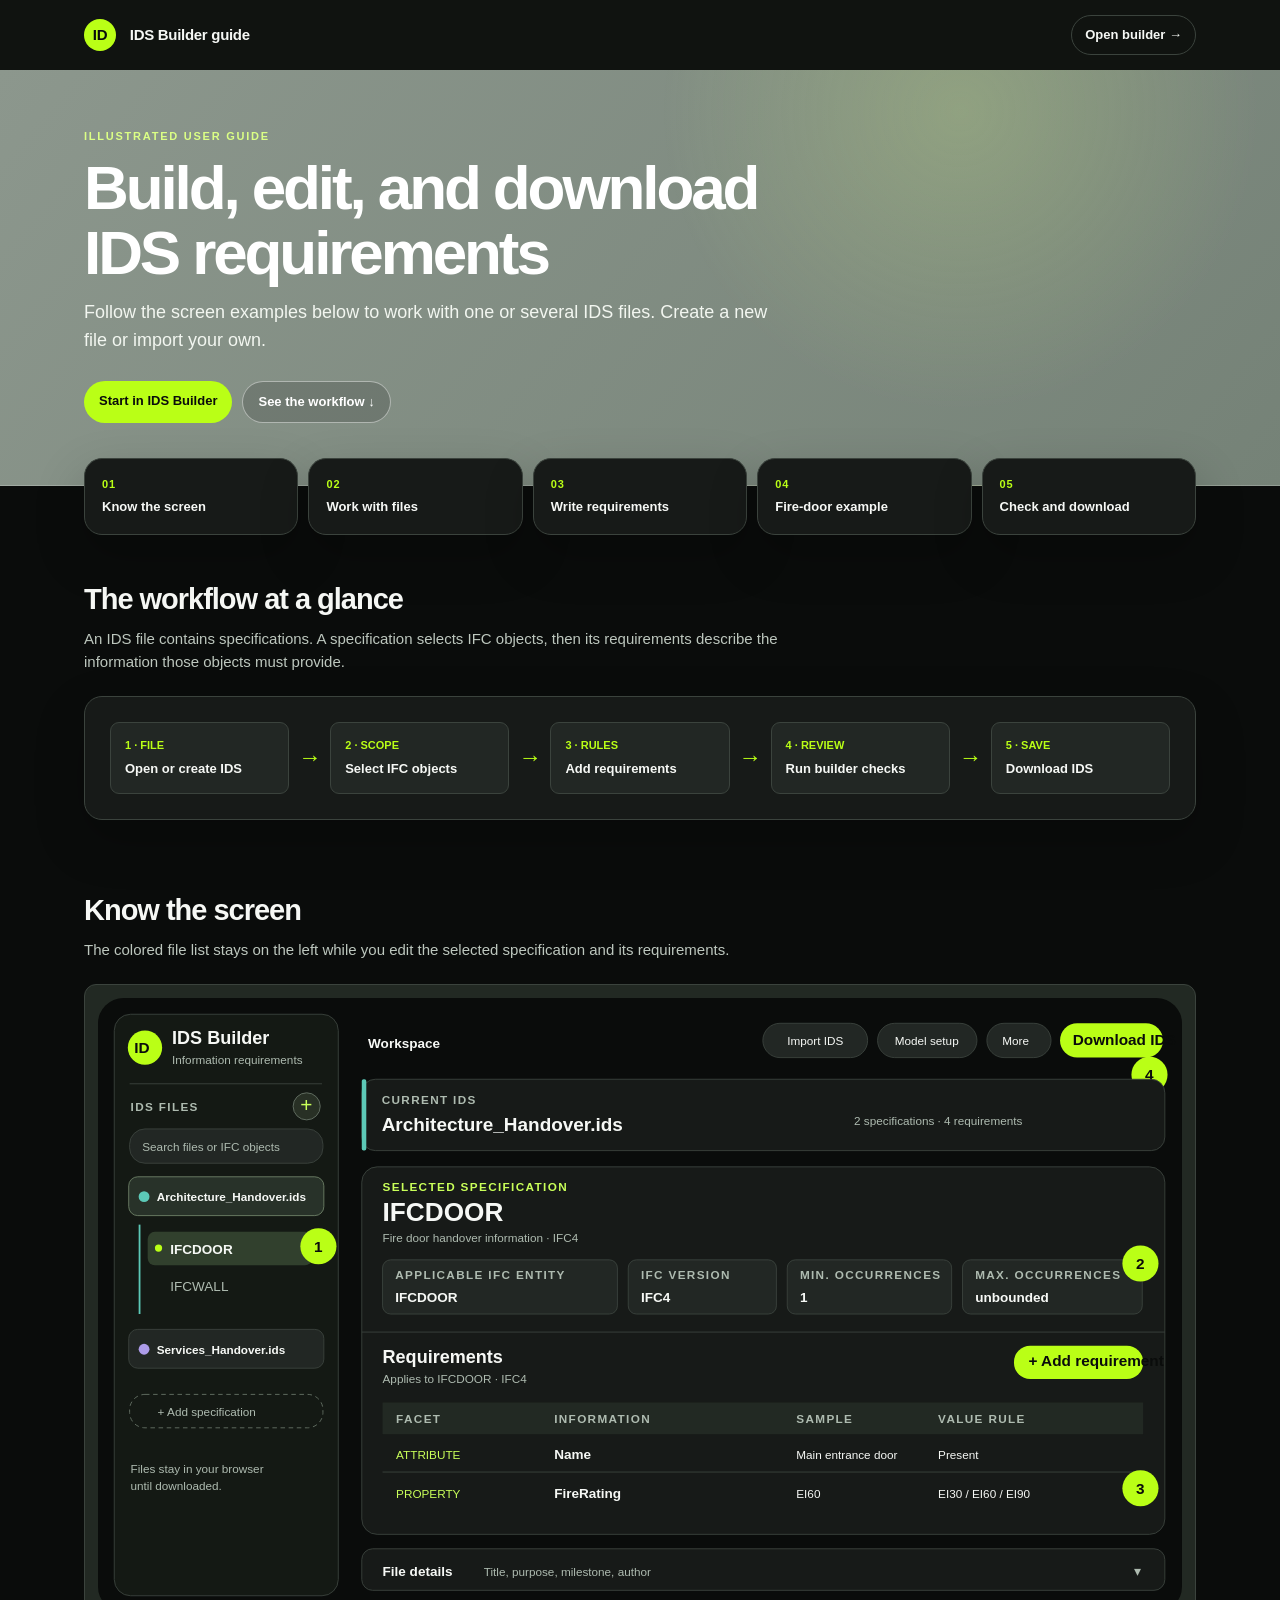
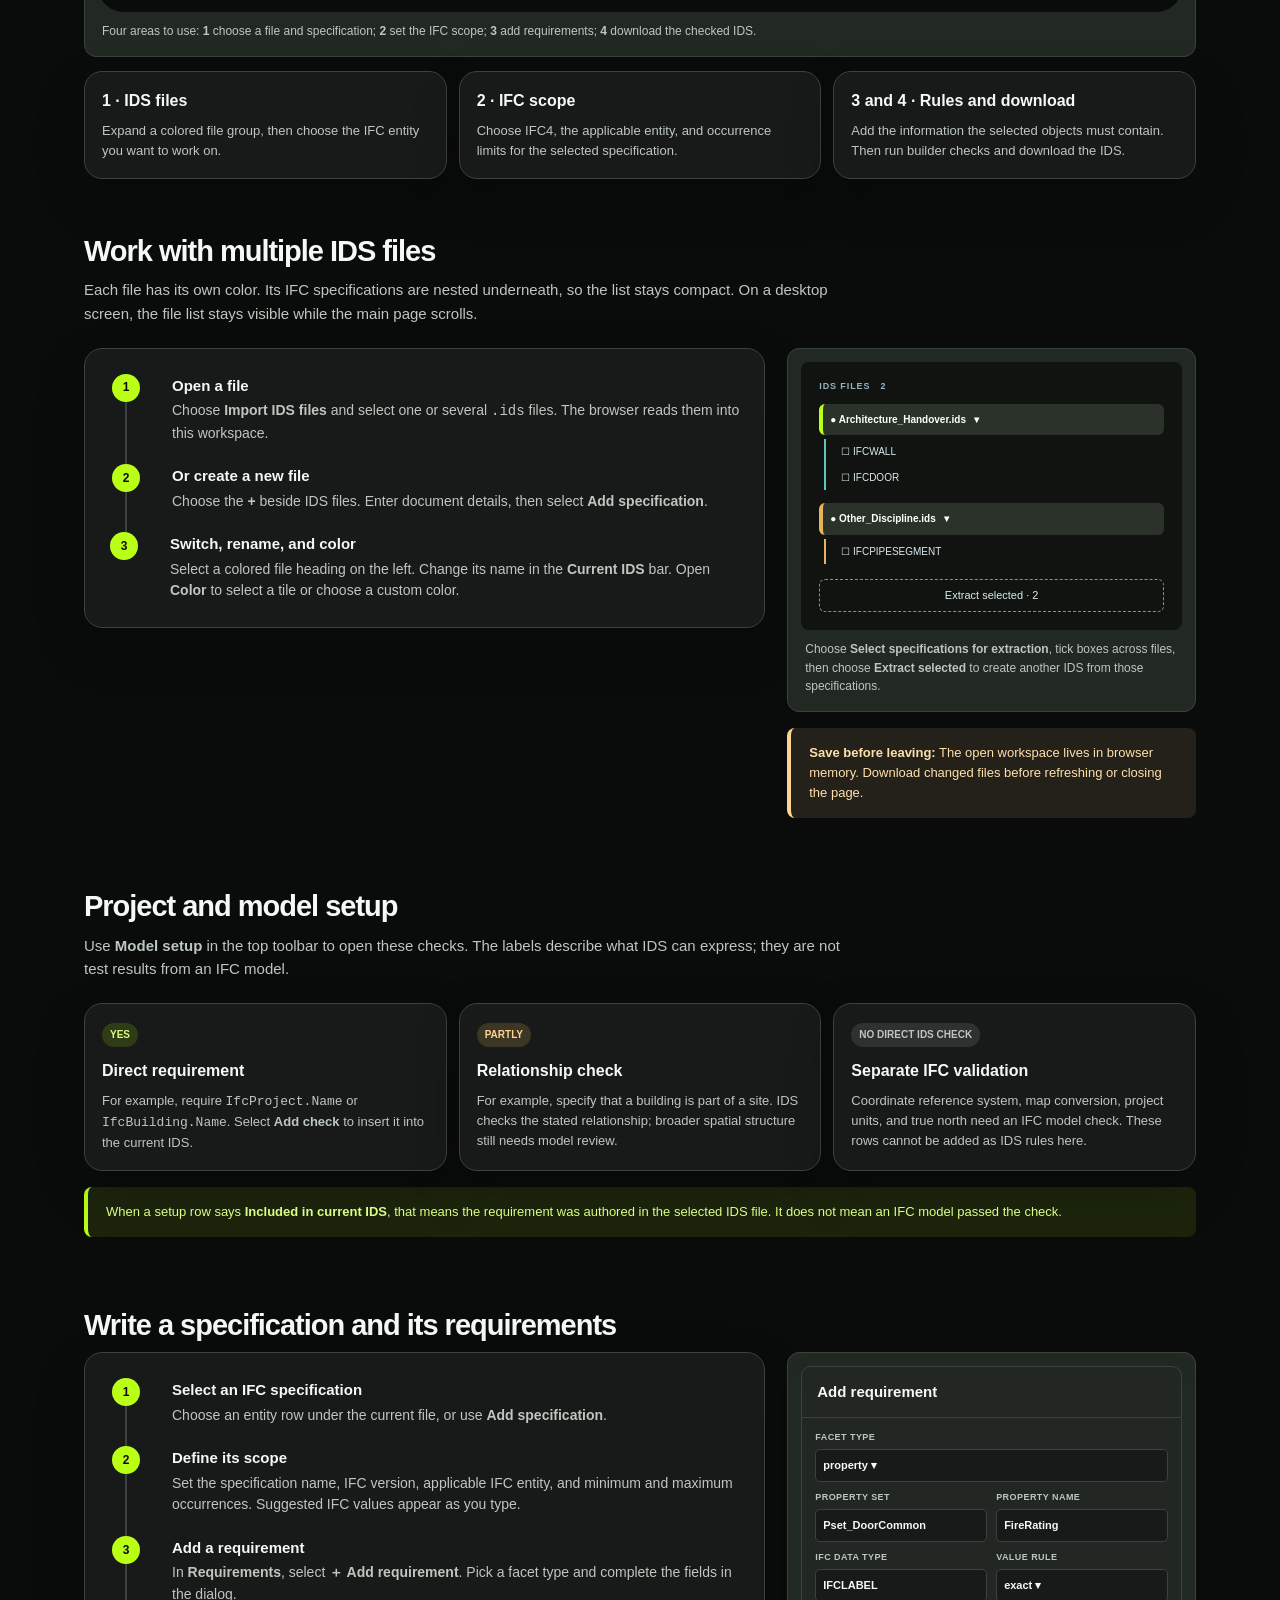
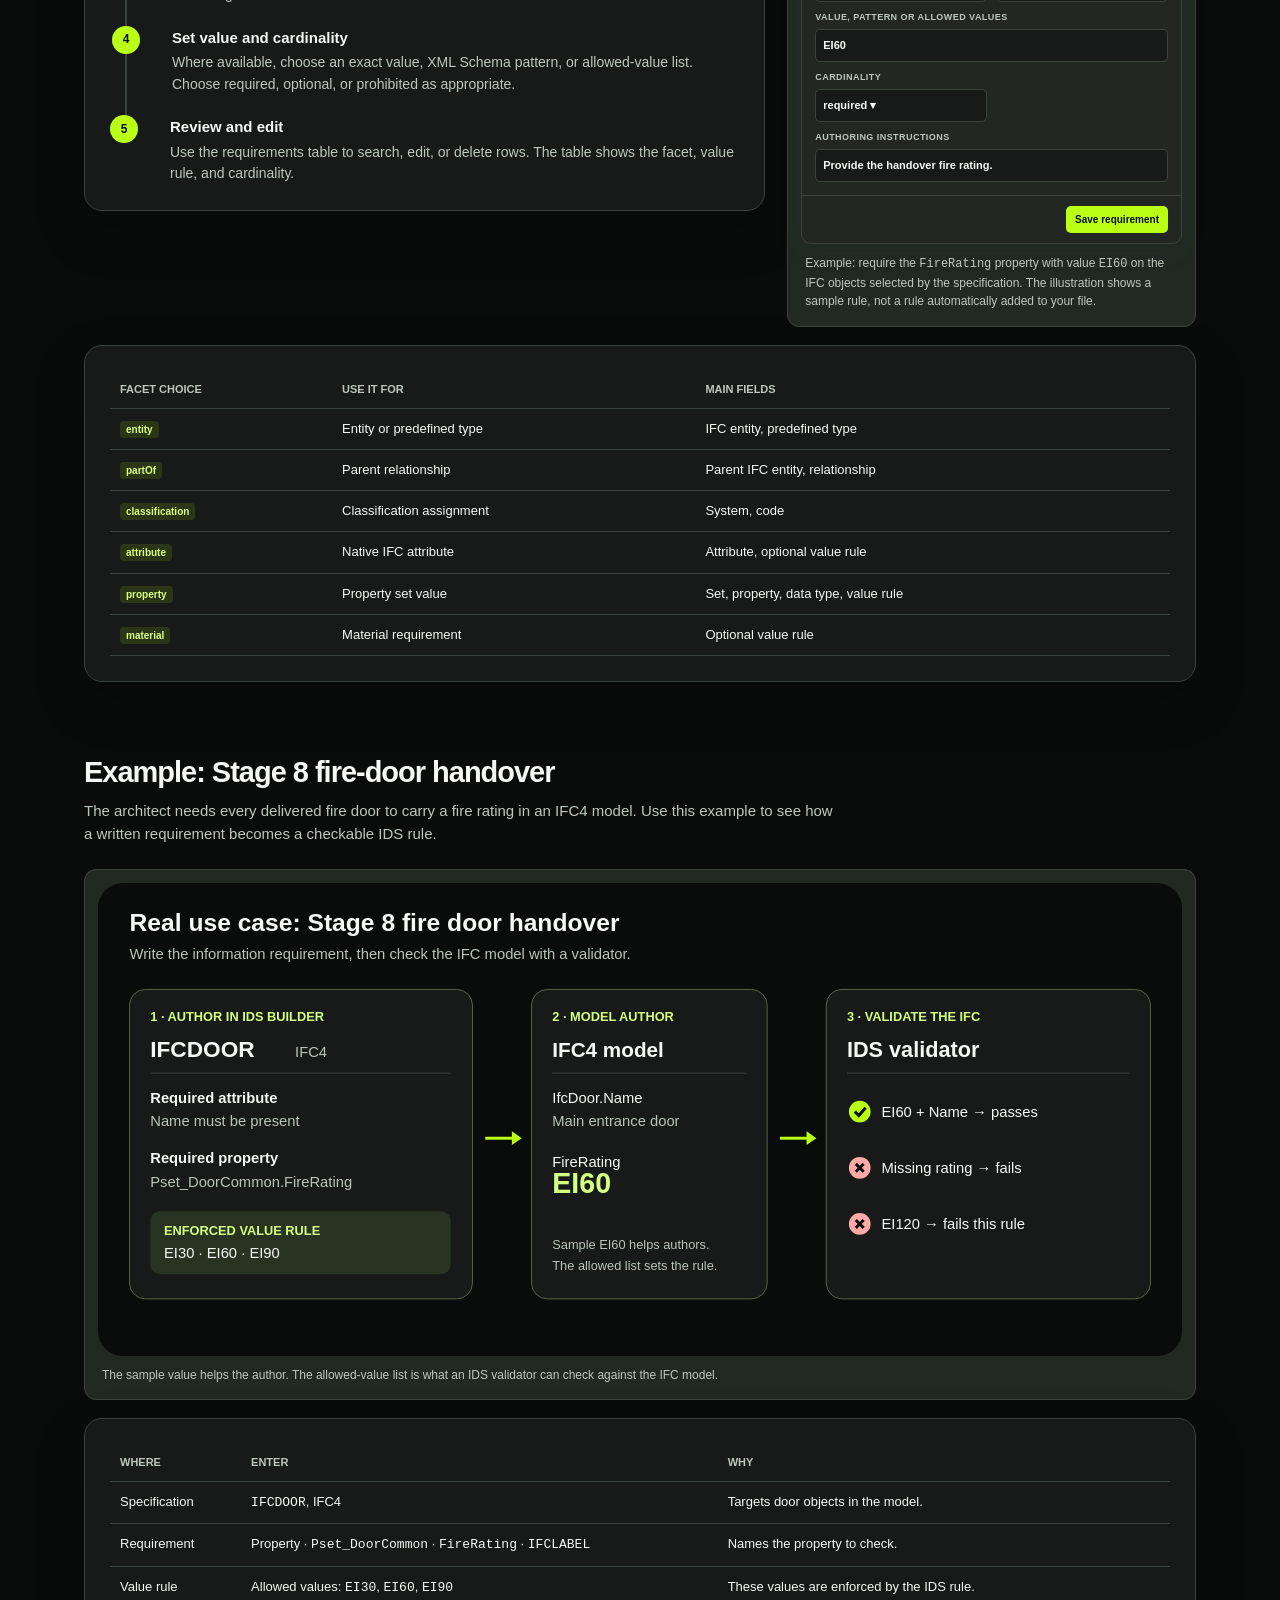
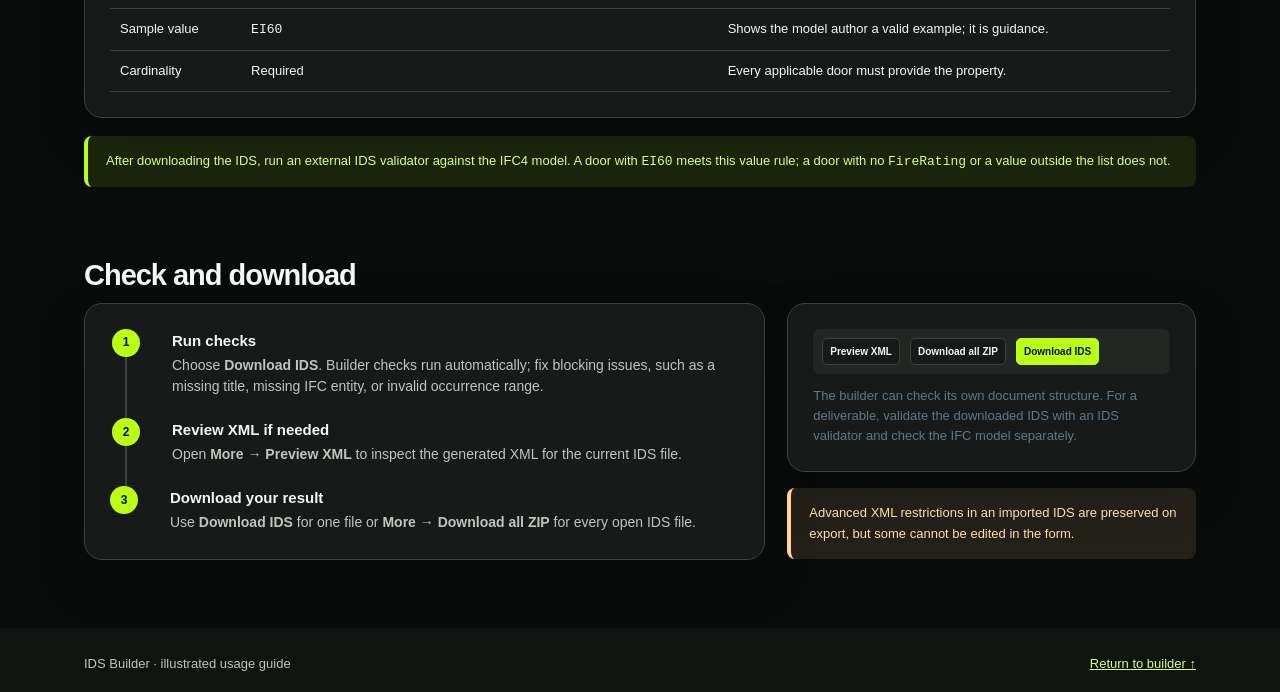
==== commit 24c842fd: "Add illustrated IDS Builder instructions and Stage 8 example" ====
--- a/guide.html
+++ b/guide.html
@@ -7,7 +7,7 @@
   <link rel="stylesheet" href="ids-theme.css">
   <style>
     :root{--navy:#11263a;--navy2:#1b3850;--ink:#183247;--muted:#607789;--line:#d9e5ea;--teal:#147d74;--mint:#e8f6f2;--paper:#fff;--canvas:#f2f6f8;--amber:#986919}
-    *{box-sizing:border-box}html{scroll-behavior:smooth}body{margin:0;background:var(--canvas);font:15px/1.55 Inter,"Segoe UI",Arial,sans-serif;color:var(--ink)}a{color:#0d746d}a:focus-visible{outline:3px solid #e7b458;outline-offset:3px}button{font:inherit}.wrap{max-width:1160px;margin:auto;padding:0 24px}.top{background:var(--navy);color:white}.top-inner{display:flex;align-items:center;justify-content:space-between;gap:20px;min-height:70px}.brand{font-weight:800;letter-spacing:-.02em}.brand b{display:inline-grid;place-items:center;background:#2b665e;color:#b8f0e5;width:32px;height:32px;border-radius:9px;margin-right:10px}.top a{color:#e9f9f5;text-decoration:none;border:1px solid #5e8d8c;border-radius:8px;padding:9px 13px;font-size:13px;font-weight:700}.top a:hover{background:#2b5660}.hero{background:linear-gradient(130deg,#173a4b,#155b5a);color:white;padding:58px 0 62px}.eyebrow{font-size:11px;font-weight:900;text-transform:uppercase;letter-spacing:.16em;color:#9be5d6}.hero h1{font-size:clamp(35px,5vw,62px);line-height:1.05;letter-spacing:-.05em;max-width:720px;margin:10px 0 14px}.hero p{font-size:18px;color:#d2e8e8;max-width:690px;margin:0 0 26px}.hero-actions{display:flex;flex-wrap:wrap;gap:10px}.hero-actions a{display:inline-block;background:white;color:#155550;text-decoration:none;border-radius:9px;padding:10px 15px;font-weight:800;font-size:13px}.hero-actions a.secondary{background:transparent;color:white;border:1px solid #7ab5af}.quick{display:grid;grid-template-columns:repeat(4,1fr);gap:10px;margin-top:-28px;position:relative}.quick a{background:white;box-shadow:0 8px 25px #163d4c12;border:1px solid var(--line);border-radius:11px;text-decoration:none;color:var(--ink);padding:17px;font-weight:800;font-size:13px}.quick span{display:block;color:var(--teal);font-size:11px;letter-spacing:.08em;margin-bottom:4px}.quick a:hover{border-color:#4db19f}.section{padding:48px 0 8px}.section h2{font-size:29px;line-height:1.15;letter-spacing:-.035em;margin:0 0 10px}.section-lead{color:var(--muted);max-width:760px;margin:0 0 23px}.card{background:var(--paper);border:1px solid var(--line);border-radius:14px;box-shadow:0 8px 25px #163d4c0a;padding:25px;margin:18px 0}.flow{display:flex;align-items:stretch;gap:9px;overflow-x:auto}.flow-step{flex:1;min-width:145px;background:#f5f9fa;border:1px solid var(--line);padding:14px;border-radius:9px;font-weight:800;font-size:13px}.flow-step b{display:block;color:var(--teal);font-size:11px;margin-bottom:5px}.arrow{align-self:center;color:#78a8a4;font-size:23px;font-weight:900}.two{display:grid;grid-template-columns:1.25fr .75fr;gap:22px;align-items:start}.steps{counter-reset:step;list-style:none;padding:0;margin:0}.steps li{counter-increment:step;position:relative;padding:0 0 20px 45px;border-left:2px solid #d6e9e4;margin-left:15px}.steps li:last-child{border-left:0;padding-bottom:0}.steps li:before{content:counter(step);position:absolute;left:-15px;top:0;display:grid;place-items:center;width:28px;height:28px;background:var(--teal);color:white;border-radius:50%;font-size:12px;font-weight:900}.steps strong{display:block;margin-bottom:3px}.steps p{margin:0;color:var(--muted);font-size:14px}.callout{background:var(--mint);border-left:4px solid var(--teal);padding:15px 18px;border-radius:8px;margin:16px 0;color:#28514e;font-size:13px}.callout.warn{background:#fff6e7;border-left-color:#d69a39;color:#704f22}.figure{margin:0;background:#e8eef2;border:1px solid #d7e3e8;border-radius:12px;padding:13px}.figure figcaption{color:#536e7e;font-size:12px;margin:10px 4px 2px}.mock{background:white;border-radius:9px;overflow:hidden;box-shadow:0 5px 18px #1b41501c}.mock-top{display:flex;gap:7px;align-items:center;flex-wrap:wrap;background:#f8fafb;border-bottom:1px solid #e4ebef;padding:9px}.mock-button{font-size:10px;font-weight:800;color:#31546a;background:white;border:1px solid #d7e2e6;border-radius:5px;padding:5px 7px}.mock-button.hot{background:#147d74;color:white;border-color:#147d74}.mock-body{display:grid;grid-template-columns:38% 62%;min-height:270px}.mock-side{background:#11263a;color:#d9e9ed;padding:12px 9px}.mock-label{font-size:9px;text-transform:uppercase;letter-spacing:.1em;color:#94b3c2;font-weight:900}.mock-file{border-radius:6px;background:#24475b;color:white;font-size:10px;font-weight:800;padding:8px 7px;margin:10px 0 4px;border-left:4px solid #5cc9b7}.mock-file.alt{border-left-color:#e7b458;margin-top:13px}.mock-entity{font-size:10px;padding:5px 7px 5px 15px;border-left:2px solid #5cc9b7;margin-left:5px}.mock-entity.alt{border-color:#e7b458}.mock-main{padding:13px}.mock-box{border:1px solid #dbe5e9;border-radius:7px;margin-bottom:10px;padding:9px}.mock-box b{font-size:11px;display:block}.mock-box small{color:#71899a;font-size:9px}.mock-grid{display:grid;grid-template-columns:1fr 1fr;gap:7px;margin-top:7px}.mock-field{height:22px;border:1px solid #dce7ea;background:#f8fafb;border-radius:4px;color:#758a98;font-size:9px;padding:4px}.n{display:inline-grid;place-items:center;border-radius:50%;background:#ebad45;color:#173044;width:18px;height:18px;font-size:11px;font-weight:900;margin-right:4px}.key{display:grid;grid-template-columns:repeat(2,1fr);gap:9px;margin:12px 0 0}.key div{font-size:12px;color:#536b7a}.guide-grid{display:grid;grid-template-columns:repeat(3,1fr);gap:12px}.mini{border:1px solid var(--line);border-radius:10px;background:white;padding:17px}.mini h3{font-size:16px;margin:0 0 7px}.mini p{font-size:13px;color:var(--muted);margin:0}.mini .pill{display:inline-block;border-radius:20px;padding:4px 8px;font-size:10px;font-weight:900;margin-bottom:12px}.yes{background:#e3f5ed;color:#237a5c}.partly{background:#fff0d4;color:#94671b}.no{background:#edf1f4;color:#5f7684}.dialog{background:#fff;border-radius:10px;border:1px solid #d6e3e7;box-shadow:0 8px 25px #1b41501a;overflow:hidden;max-width:420px;margin:auto}.dialog-title{padding:13px 15px;border-bottom:1px solid var(--line);font-weight:800}.dialog-inner{display:grid;grid-template-columns:1fr 1fr;gap:9px;padding:13px}.dialog-inner label{font-size:9px;text-transform:uppercase;color:#758997;font-weight:800;letter-spacing:.05em}.dialog-inner span{display:block;text-transform:none;letter-spacing:0;font-size:11px;color:#1d4256;font-weight:600;margin-top:4px;border:1px solid #d8e5e8;border-radius:5px;padding:7px;background:#fafcfc}.dialog-inner .wide{grid-column:span 2}.dialog-foot{display:flex;justify-content:flex-end;padding:10px 13px;border-top:1px solid var(--line)}.dialog-foot span{background:var(--teal);color:white;border-radius:5px;padding:6px 9px;font-size:10px;font-weight:800}.sample-table{width:100%;border-collapse:collapse;font-size:13px}.sample-table th,.sample-table td{text-align:left;padding:10px;border-bottom:1px solid #e6edf0;vertical-align:top}.sample-table th{color:#668093;font-size:11px;text-transform:uppercase}.tag{background:#eaf5ef;color:#397c56;padding:3px 6px;border-radius:4px;font-size:10px;font-weight:800}.footer{margin-top:45px;background:#11263a;color:#bdd3da;padding:26px 0;font-size:13px}.footer .wrap{display:flex;justify-content:space-between;gap:20px}.footer a{color:#adede0}.sr-only{position:absolute;width:1px;height:1px;padding:0;margin:-1px;overflow:hidden;clip:rect(0,0,0,0);white-space:nowrap;border:0}
+    *{box-sizing:border-box}html{scroll-behavior:smooth}body{margin:0;background:var(--canvas);font:15px/1.55 Inter,"Segoe UI",Arial,sans-serif;color:var(--ink)}a{color:#0d746d}a:focus-visible{outline:3px solid #e7b458;outline-offset:3px}button{font:inherit}.wrap{max-width:1160px;margin:auto;padding:0 24px}.top{background:var(--navy);color:white}.top-inner{display:flex;align-items:center;justify-content:space-between;gap:20px;min-height:70px}.brand{font-weight:800;letter-spacing:-.02em}.brand b{display:inline-grid;place-items:center;background:#2b665e;color:#b8f0e5;width:32px;height:32px;border-radius:9px;margin-right:10px}.top a{color:#e9f9f5;text-decoration:none;border:1px solid #5e8d8c;border-radius:8px;padding:9px 13px;font-size:13px;font-weight:700}.top a:hover{background:#2b5660}.hero{background:linear-gradient(130deg,#173a4b,#155b5a);color:white;padding:58px 0 62px}.eyebrow{font-size:11px;font-weight:900;text-transform:uppercase;letter-spacing:.16em;color:#9be5d6}.hero h1{font-size:clamp(35px,5vw,62px);line-height:1.05;letter-spacing:-.05em;max-width:720px;margin:10px 0 14px}.hero p{font-size:18px;color:#d2e8e8;max-width:690px;margin:0 0 26px}.hero-actions{display:flex;flex-wrap:wrap;gap:10px}.hero-actions a{display:inline-block;background:white;color:#155550;text-decoration:none;border-radius:9px;padding:10px 15px;font-weight:800;font-size:13px}.hero-actions a.secondary{background:transparent;color:white;border:1px solid #7ab5af}.quick{display:grid;grid-template-columns:repeat(5,1fr);gap:10px;margin-top:-28px;position:relative}.quick a{background:white;box-shadow:0 8px 25px #163d4c12;border:1px solid var(--line);border-radius:11px;text-decoration:none;color:var(--ink);padding:17px;font-weight:800;font-size:13px}.quick span{display:block;color:var(--teal);font-size:11px;letter-spacing:.08em;margin-bottom:4px}.quick a:hover{border-color:#4db19f}.section{padding:48px 0 8px}.section h2{font-size:29px;line-height:1.15;letter-spacing:-.035em;margin:0 0 10px}.section-lead{color:var(--muted);max-width:760px;margin:0 0 23px}.card{background:var(--paper);border:1px solid var(--line);border-radius:14px;box-shadow:0 8px 25px #163d4c0a;padding:25px;margin:18px 0}.flow{display:flex;align-items:stretch;gap:9px;overflow-x:auto}.flow-step{flex:1;min-width:145px;background:#f5f9fa;border:1px solid var(--line);padding:14px;border-radius:9px;font-weight:800;font-size:13px}.flow-step b{display:block;color:var(--teal);font-size:11px;margin-bottom:5px}.arrow{align-self:center;color:#78a8a4;font-size:23px;font-weight:900}.two{display:grid;grid-template-columns:1.25fr .75fr;gap:22px;align-items:start}.steps{counter-reset:step;list-style:none;padding:0;margin:0}.steps li{counter-increment:step;position:relative;padding:0 0 20px 45px;border-left:2px solid #d6e9e4;margin-left:15px}.steps li:last-child{border-left:0;padding-bottom:0}.steps li:before{content:counter(step);position:absolute;left:-15px;top:0;display:grid;place-items:center;width:28px;height:28px;background:var(--teal);color:white;border-radius:50%;font-size:12px;font-weight:900}.steps strong{display:block;margin-bottom:3px}.steps p{margin:0;color:var(--muted);font-size:14px}.callout{background:var(--mint);border-left:4px solid var(--teal);padding:15px 18px;border-radius:8px;margin:16px 0;color:#28514e;font-size:13px}.callout.warn{background:#fff6e7;border-left-color:#d69a39;color:#704f22}.figure{margin:0;background:#e8eef2;border:1px solid #d7e3e8;border-radius:12px;padding:13px}.figure figcaption{color:#536e7e;font-size:12px;margin:10px 4px 2px}.mock{background:white;border-radius:9px;overflow:hidden;box-shadow:0 5px 18px #1b41501c}.mock-top{display:flex;gap:7px;align-items:center;flex-wrap:wrap;background:#f8fafb;border-bottom:1px solid #e4ebef;padding:9px}.mock-button{font-size:10px;font-weight:800;color:#31546a;background:white;border:1px solid #d7e2e6;border-radius:5px;padding:5px 7px}.mock-button.hot{background:#147d74;color:white;border-color:#147d74}.mock-body{display:grid;grid-template-columns:38% 62%;min-height:270px}.mock-side{background:#11263a;color:#d9e9ed;padding:12px 9px}.mock-label{font-size:9px;text-transform:uppercase;letter-spacing:.1em;color:#94b3c2;font-weight:900}.mock-file{border-radius:6px;background:#24475b;color:white;font-size:10px;font-weight:800;padding:8px 7px;margin:10px 0 4px;border-left:4px solid #5cc9b7}.mock-file.alt{border-left-color:#e7b458;margin-top:13px}.mock-entity{font-size:10px;padding:5px 7px 5px 15px;border-left:2px solid #5cc9b7;margin-left:5px}.mock-entity.alt{border-color:#e7b458}.mock-main{padding:13px}.mock-box{border:1px solid #dbe5e9;border-radius:7px;margin-bottom:10px;padding:9px}.mock-box b{font-size:11px;display:block}.mock-box small{color:#71899a;font-size:9px}.mock-grid{display:grid;grid-template-columns:1fr 1fr;gap:7px;margin-top:7px}.mock-field{height:22px;border:1px solid #dce7ea;background:#f8fafb;border-radius:4px;color:#758a98;font-size:9px;padding:4px}.n{display:inline-grid;place-items:center;border-radius:50%;background:#ebad45;color:#173044;width:18px;height:18px;font-size:11px;font-weight:900;margin-right:4px}.key{display:grid;grid-template-columns:repeat(2,1fr);gap:9px;margin:12px 0 0}.key div{font-size:12px;color:#536b7a}.guide-grid{display:grid;grid-template-columns:repeat(3,1fr);gap:12px}.mini{border:1px solid var(--line);border-radius:10px;background:white;padding:17px}.mini h3{font-size:16px;margin:0 0 7px}.mini p{font-size:13px;color:var(--muted);margin:0}.mini .pill{display:inline-block;border-radius:20px;padding:4px 8px;font-size:10px;font-weight:900;margin-bottom:12px}.yes{background:#e3f5ed;color:#237a5c}.partly{background:#fff0d4;color:#94671b}.no{background:#edf1f4;color:#5f7684}.dialog{background:#fff;border-radius:10px;border:1px solid #d6e3e7;box-shadow:0 8px 25px #1b41501a;overflow:hidden;max-width:420px;margin:auto}.dialog-title{padding:13px 15px;border-bottom:1px solid var(--line);font-weight:800}.dialog-inner{display:grid;grid-template-columns:1fr 1fr;gap:9px;padding:13px}.dialog-inner label{font-size:9px;text-transform:uppercase;color:#758997;font-weight:800;letter-spacing:.05em}.dialog-inner span{display:block;text-transform:none;letter-spacing:0;font-size:11px;color:#1d4256;font-weight:600;margin-top:4px;border:1px solid #d8e5e8;border-radius:5px;padding:7px;background:#fafcfc}.dialog-inner .wide{grid-column:span 2}.dialog-foot{display:flex;justify-content:flex-end;padding:10px 13px;border-top:1px solid var(--line)}.dialog-foot span{background:var(--teal);color:white;border-radius:5px;padding:6px 9px;font-size:10px;font-weight:800}.sample-table{width:100%;border-collapse:collapse;font-size:13px}.sample-table th,.sample-table td{text-align:left;padding:10px;border-bottom:1px solid #e6edf0;vertical-align:top}.sample-table th{color:#668093;font-size:11px;text-transform:uppercase}.tag{background:#eaf5ef;color:#397c56;padding:3px 6px;border-radius:4px;font-size:10px;font-weight:800}.footer{margin-top:45px;background:#11263a;color:#bdd3da;padding:26px 0;font-size:13px}.footer .wrap{display:flex;justify-content:space-between;gap:20px}.footer a{color:#adede0}.sr-only{position:absolute;width:1px;height:1px;padding:0;margin:-1px;overflow:hidden;clip:rect(0,0,0,0);white-space:nowrap;border:0}
     @media(max-width:800px){.quick{grid-template-columns:repeat(2,1fr)}.two{grid-template-columns:1fr}.guide-grid{grid-template-columns:1fr}.flow{flex-wrap:wrap}.arrow{display:none}.flow-step{min-width:calc(50% - 5px)}}
     @media(max-width:530px){.wrap{padding:0 16px}.top-inner{min-height:60px}.hero{padding:42px 0 55px}.quick{grid-template-columns:1fr 1fr}.quick a{padding:11px}.card{padding:16px}.mock-body{grid-template-columns:43% 57%}.key{grid-template-columns:1fr}.sample-table{font-size:11px}}
   </style>
@@ -16,18 +16,50 @@
   <header class="top"><div class="wrap top-inner"><div class="brand"><b>ID</b> IDS Builder guide</div><a href="index.html">Open builder →</a></div></header>
   <div class="hero"><div class="wrap"><div class="eyebrow">Illustrated user guide</div><h1>Build, edit, and download IDS requirements</h1><p>Follow the screen examples below to work with one or several IDS files. Create a new file or import your own.</p><div class="hero-actions"><a href="index.html">Start in IDS Builder</a><a href="#workflow" class="secondary">See the workflow ↓</a></div></div></div>
   <main class="wrap">
-    <nav class="quick" aria-label="Guide sections"><a href="#screen"><span>01</span>Know the screen</a><a href="#files"><span>02</span>Work with files</a><a href="#requirements"><span>03</span>Write requirements</a><a href="#finish"><span>04</span>Check and download</a></nav>
+    <nav class="quick" aria-label="Guide sections"><a href="#screen"><span>01</span>Know the screen</a><a href="#files"><span>02</span>Work with files</a><a href="#requirements"><span>03</span>Write requirements</a><a href="#use-case"><span>04</span>Fire-door example</a><a href="#finish"><span>05</span>Check and download</a></nav>
 
     <section class="section" id="workflow"><h2>The workflow at a glance</h2><p class="section-lead">An IDS file contains specifications. A specification selects IFC objects, then its requirements describe the information those objects must provide.</p><div class="card"><div class="flow" role="img" aria-label="Workflow: open or create IDS, select a specification, add requirements, run checks, download IDS"><div class="flow-step"><b>1 · FILE</b>Open or create IDS</div><div class="arrow">→</div><div class="flow-step"><b>2 · SCOPE</b>Select IFC objects</div><div class="arrow">→</div><div class="flow-step"><b>3 · RULES</b>Add requirements</div><div class="arrow">→</div><div class="flow-step"><b>4 · REVIEW</b>Run builder checks</div><div class="arrow">→</div><div class="flow-step"><b>5 · SAVE</b>Download IDS</div></div></div></section>
 
-    <section class="section" id="screen"><h2>Know the screen</h2><p class="section-lead">The left side organizes files and specifications. The main area edits the currently selected file and specification.</p><div class="two"><figure class="figure"><div class="mock" aria-label="Illustration of the IDS Builder screen"><div class="mock-top"><span class="mock-button">New IDS</span><span class="mock-button">Import IDS files</span><span class="mock-button">How to use</span><span class="mock-button hot">Download IDS</span></div><div class="mock-body"><div class="mock-side"><div class="mock-label"><span class="n">1</span> IDS files</div><div class="mock-file">● Architecture…ids &nbsp; 32 ▾</div><div class="mock-entity">IFCANNOTATION</div><div class="mock-entity">IFCBEAM</div><div class="mock-entity">IFCBUILDING</div><div class="mock-file alt">● Other_Discipline.ids &nbsp; 8 ▸</div></div><div class="mock-main"><div class="mock-box"><b><span class="n">2</span> Current IDS · Color</b><small>Rename and color the selected file</small></div><div class="mock-box"><b><span class="n">3</span> Document details</b><div class="mock-grid"><div class="mock-field">Title</div><div class="mock-field">Milestone</div></div></div><div class="mock-box"><b><span class="n">4</span> Project and model setup</b><small>Yes · Partly · No direct IDS check</small></div><div class="mock-box"><b><span class="n">5</span> Selected specification</b><small>IFC version · IFC entity · Occurrences</small></div><div class="mock-box"><b><span class="n">6</span> Requirements</b><small>Property · Attribute · Classification · More</small></div></div></div></div><figcaption>Illustration of the builder layout. Numbered areas correspond to the explanations alongside it.</figcaption></figure><div class="card" style="margin:0"><div class="key"><div><span class="n">1</span> Expand a colored file group and select an IFC specification.</div><div><span class="n">2</span> Change the current file name or color; close it when finished.</div><div><span class="n">3</span> Enter the delivery title, version, purpose, milestone, and author.</div><div><span class="n">4</span> Review project and model setup checks.</div><div><span class="n">5</span> Define which IFC objects the selected specification applies to.</div><div><span class="n">6</span> Add and edit the information those objects must contain.</div></div></div></div></section>
-
+    <section class="section" id="screen">
+      <h2>Know the screen</h2>
+      <p class="section-lead">The colored file list stays on the left while you edit the selected specification and its requirements.</p>
+      <figure class="figure">
+        <img src="docs/builder-layout.svg" alt="Annotated IDS Builder screen showing the file list, file actions, specification scope, and requirements" style="display:block;width:100%;height:auto;border-radius:9px">
+        <figcaption>Four areas to use: <b>1</b> choose a file and specification; <b>2</b> set the IFC scope; <b>3</b> add requirements; <b>4</b> download the checked IDS.</figcaption>
+      </figure>
+      <div class="guide-grid" style="margin-top:14px">
+        <div class="mini"><h3>1 · IDS files</h3><p>Expand a colored file group, then choose the IFC entity you want to work on.</p></div>
+        <div class="mini"><h3>2 · IFC scope</h3><p>Choose IFC4, the applicable entity, and occurrence limits for the selected specification.</p></div>
+        <div class="mini"><h3>3 and 4 · Rules and download</h3><p>Add the information the selected objects must contain. Then run builder checks and download the IDS.</p></div>
+      </div>
+    </section>
     <section class="section" id="files"><h2>Work with multiple IDS files</h2><p class="section-lead">Each file has its own color. Its IFC specifications are nested underneath, so the list stays compact. On a desktop screen, the file list stays visible while the main page scrolls.</p><div class="two"><div class="card" style="margin:0"><ol class="steps"><li><strong>Open a file</strong><p>Choose <b>Import IDS files</b> and select one or several <code>.ids</code> files. The browser reads them into this workspace.</p></li><li><strong>Or create a new file</strong><p>Choose the <b>+</b> beside IDS files. Enter document details, then select <b>Add specification</b>.</p></li><li><strong>Switch, rename, and color</strong><p>Select a colored file heading on the left. Change its name in the <b>Current IDS</b> bar. Open <b>Color</b> to select a tile or choose a custom color.</p></li></ol></div><div><figure class="figure"><div class="mock-side" style="border-radius:8px;padding:18px"><div class="mock-label">IDS FILES &nbsp; 2</div><div class="mock-file">● Architecture_Handover.ids &nbsp; ▾</div><div class="mock-entity">☐ IFCWALL</div><div class="mock-entity">☐ IFCDOOR</div><div class="mock-file alt">● Other_Discipline.ids &nbsp; ▾</div><div class="mock-entity alt">☐ IFCPIPESEGMENT</div><div style="border:1px dashed #7595a2;border-radius:6px;padding:7px;margin-top:15px;color:#d5eee8;font-size:11px;text-align:center">Extract selected · 2</div></div><figcaption>Choose <b>Select specifications for extraction</b>, tick boxes across files, then choose <b>Extract selected</b> to create another IDS from those specifications.</figcaption></figure><div class="callout warn"><b>Save before leaving:</b> The open workspace lives in browser memory. Download changed files before refreshing or closing the page.</div></div></div></section>
 
     <section class="section" id="setup"><h2>Project and model setup</h2><p class="section-lead">Use <b>Model setup</b> in the top toolbar to open these checks. The labels describe what IDS can express; they are not test results from an IFC model.</p><div class="guide-grid"><div class="mini"><span class="pill yes">YES</span><h3>Direct requirement</h3><p>For example, require <code>IfcProject.Name</code> or <code>IfcBuilding.Name</code>. Select <b>Add check</b> to insert it into the current IDS.</p></div><div class="mini"><span class="pill partly">PARTLY</span><h3>Relationship check</h3><p>For example, specify that a building is part of a site. IDS checks the stated relationship; broader spatial structure still needs model review.</p></div><div class="mini"><span class="pill no">NO DIRECT IDS CHECK</span><h3>Separate IFC validation</h3><p>Coordinate reference system, map conversion, project units, and true north need an IFC model check. These rows cannot be added as IDS rules here.</p></div></div><div class="callout">When a setup row says <b>Included in current IDS</b>, that means the requirement was authored in the selected IDS file. It does not mean an IFC model passed the check.</div></section>
 
     <section class="section" id="requirements"><h2>Write a specification and its requirements</h2><div class="two"><div class="card" style="margin:0"><ol class="steps"><li><strong>Select an IFC specification</strong><p>Choose an entity row under the current file, or use <b>Add specification</b>.</p></li><li><strong>Define its scope</strong><p>Set the specification name, IFC version, applicable IFC entity, and minimum and maximum occurrences. Suggested IFC values appear as you type.</p></li><li><strong>Add a requirement</strong><p>In <b>Requirements</b>, select <b>＋ Add requirement</b>. Pick a facet type and complete the fields in the dialog.</p></li><li><strong>Set value and cardinality</strong><p>Where available, choose an exact value, XML Schema pattern, or allowed-value list. Choose required, optional, or prohibited as appropriate.</p></li><li><strong>Review and edit</strong><p>Use the requirements table to search, edit, or delete rows. The table shows the facet, value rule, and cardinality.</p></li></ol></div><figure class="figure"><div class="dialog"><div class="dialog-title">Add requirement</div><div class="dialog-inner"><label class="wide">Facet type<span>property ▾</span></label><label>Property set<span>Pset_DoorCommon</span></label><label>Property name<span>FireRating</span></label><label>IFC data type<span>IFCLABEL</span></label><label>Value rule<span>exact ▾</span></label><label class="wide">Value, pattern or allowed values<span>EI60</span></label><label>Cardinality<span>required ▾</span></label><label class="wide">Authoring instructions<span>Provide the handover fire rating.</span></label></div><div class="dialog-foot"><span>Save requirement</span></div></div><figcaption>Example: require the <code>FireRating</code> property with value <code>EI60</code> on the IFC objects selected by the specification. The illustration shows a sample rule, not a rule automatically added to your file.</figcaption></figure></div><div class="card"><table class="sample-table"><thead><tr><th>Facet choice</th><th>Use it for</th><th>Main fields</th></tr></thead><tbody><tr><td><span class="tag">entity</span></td><td>Entity or predefined type</td><td>IFC entity, predefined type</td></tr><tr><td><span class="tag">partOf</span></td><td>Parent relationship</td><td>Parent IFC entity, relationship</td></tr><tr><td><span class="tag">classification</span></td><td>Classification assignment</td><td>System, code</td></tr><tr><td><span class="tag">attribute</span></td><td>Native IFC attribute</td><td>Attribute, optional value rule</td></tr><tr><td><span class="tag">property</span></td><td>Property set value</td><td>Set, property, data type, value rule</td></tr><tr><td><span class="tag">material</span></td><td>Material requirement</td><td>Optional value rule</td></tr></tbody></table></div></section>
 
+    <section class="section" id="use-case">
+      <h2>Example: Stage 8 fire-door handover</h2>
+      <p class="section-lead">The architect needs every delivered fire door to carry a fire rating in an IFC4 model. Use this example to see how a written requirement becomes a checkable IDS rule.</p>
+      <figure class="figure">
+        <img src="docs/fire-door-example.svg" alt="Fire-door handover example showing an IDS requirement, an IFC model value, and a separate validation result" style="display:block;width:100%;height:auto;border-radius:9px">
+        <figcaption>The sample value helps the author. The allowed-value list is what an IDS validator can check against the IFC model.</figcaption>
+      </figure>
+      <div class="card">
+        <table class="sample-table">
+          <thead><tr><th>Where</th><th>Enter</th><th>Why</th></tr></thead>
+          <tbody>
+            <tr><td>Specification</td><td><code>IFCDOOR</code>, IFC4</td><td>Targets door objects in the model.</td></tr>
+            <tr><td>Requirement</td><td>Property · <code>Pset_DoorCommon</code> · <code>FireRating</code> · <code>IFCLABEL</code></td><td>Names the property to check.</td></tr>
+            <tr><td>Value rule</td><td>Allowed values: <code>EI30</code>, <code>EI60</code>, <code>EI90</code></td><td>These values are enforced by the IDS rule.</td></tr>
+            <tr><td>Sample value</td><td><code>EI60</code></td><td>Shows the model author a valid example; it is guidance.</td></tr>
+            <tr><td>Cardinality</td><td>Required</td><td>Every applicable door must provide the property.</td></tr>
+          </tbody>
+        </table>
+      </div>
+      <div class="callout">After downloading the IDS, run an external IDS validator against the IFC4 model. A door with <code>EI60</code> meets this value rule; a door with no <code>FireRating</code> or a value outside the list does not.</div>
+    </section>
     <section class="section" id="finish"><h2>Check and download</h2><div class="two"><div class="card" style="margin:0"><ol class="steps"><li><strong>Run checks</strong><p>Choose <b>Download IDS</b>. Builder checks run automatically; fix blocking issues, such as a missing title, missing IFC entity, or invalid occurrence range.</p></li><li><strong>Review XML if needed</strong><p>Open <b>More → Preview XML</b> to inspect the generated XML for the current IDS file.</p></li><li><strong>Download your result</strong><p>Use <b>Download IDS</b> for one file or <b>More → Download all ZIP</b> for every open IDS file.</p></li></ol></div><div><div class="card" style="margin:0"><div class="mock-top" style="border:0;border-radius:7px;gap:10px"><span class="mock-button">Preview XML</span><span class="mock-button">Download all ZIP</span><span class="mock-button hot">Download IDS</span></div><p style="font-size:13px;color:var(--muted);margin:12px 0 0">The builder can check its own document structure. For a deliverable, validate the downloaded IDS with an IDS validator and check the IFC model separately.</p></div><div class="callout warn">Advanced XML restrictions in an imported IDS are preserved on export, but some cannot be edited in the form.</div></div></div></section>
   </main>
   <footer class="footer"><div class="wrap"><span>IDS Builder · illustrated usage guide</span><a href="index.html">Return to builder ↑</a></div></footer>
